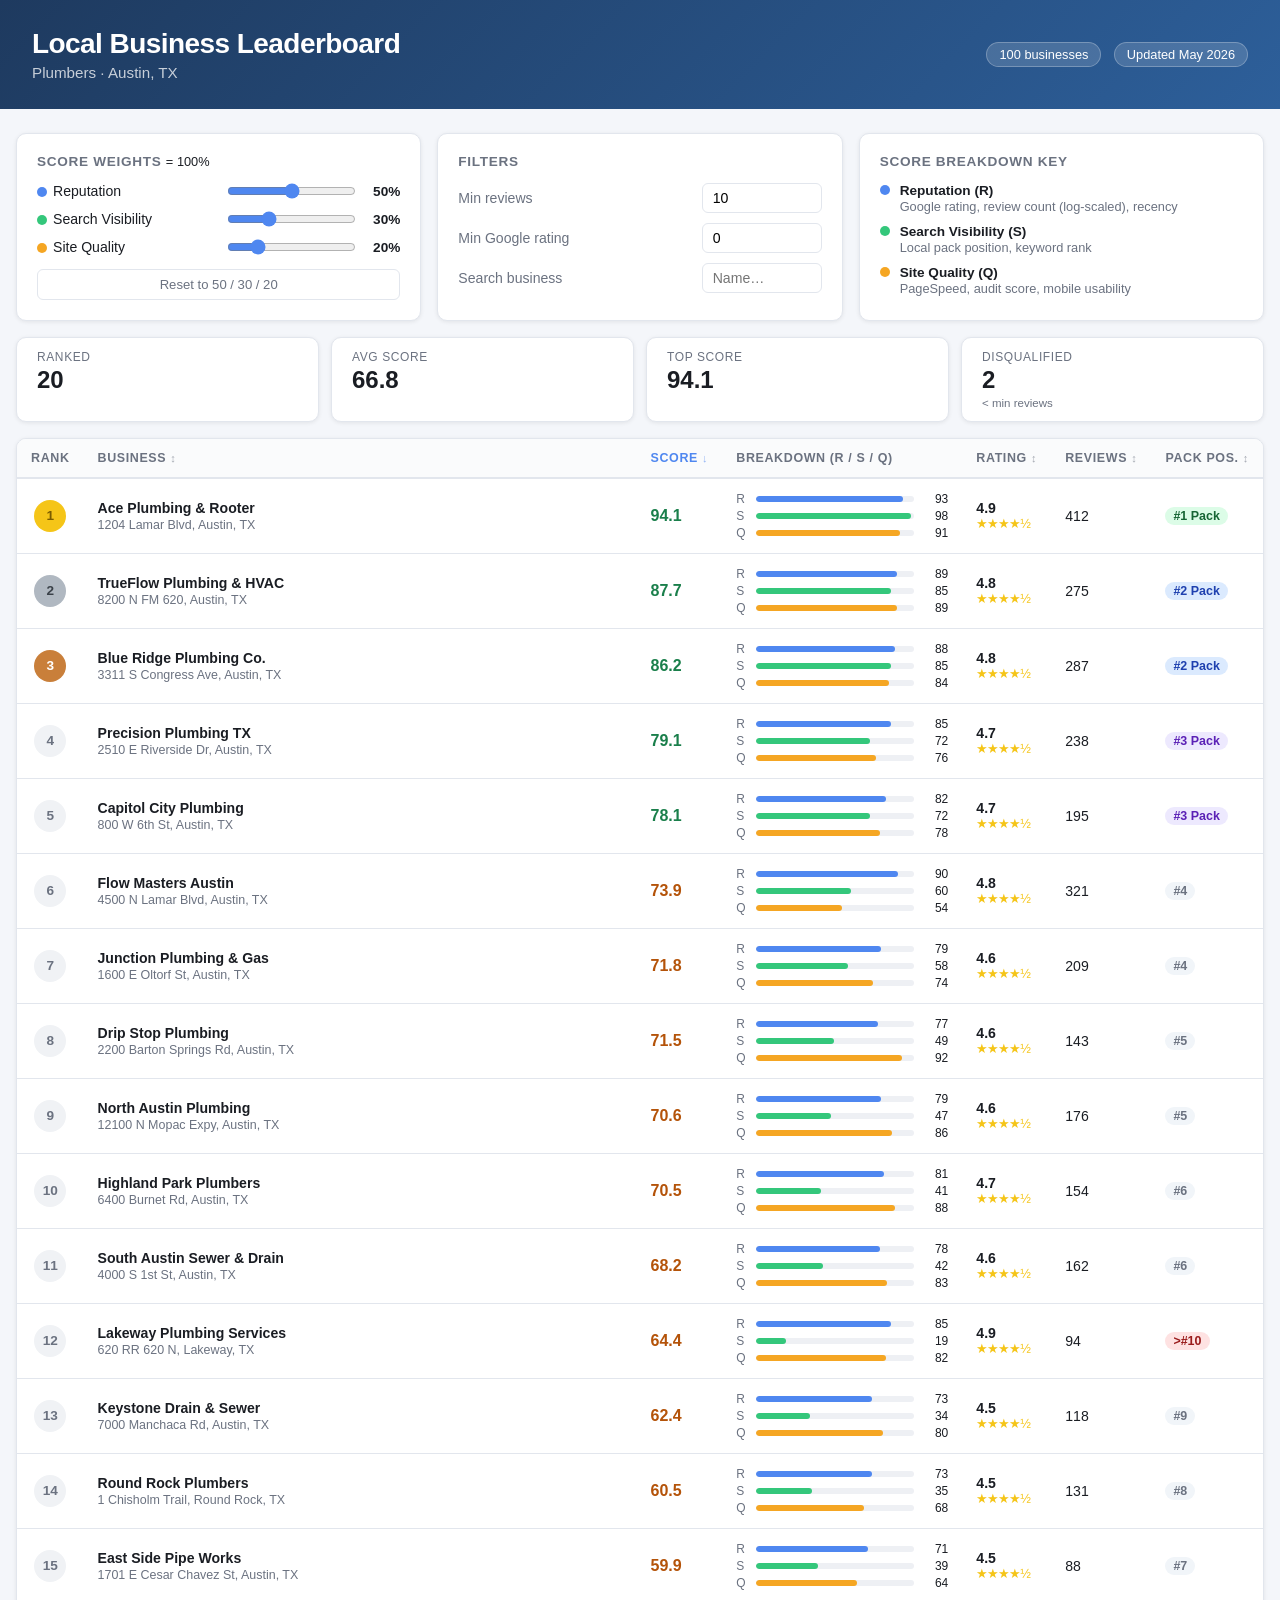
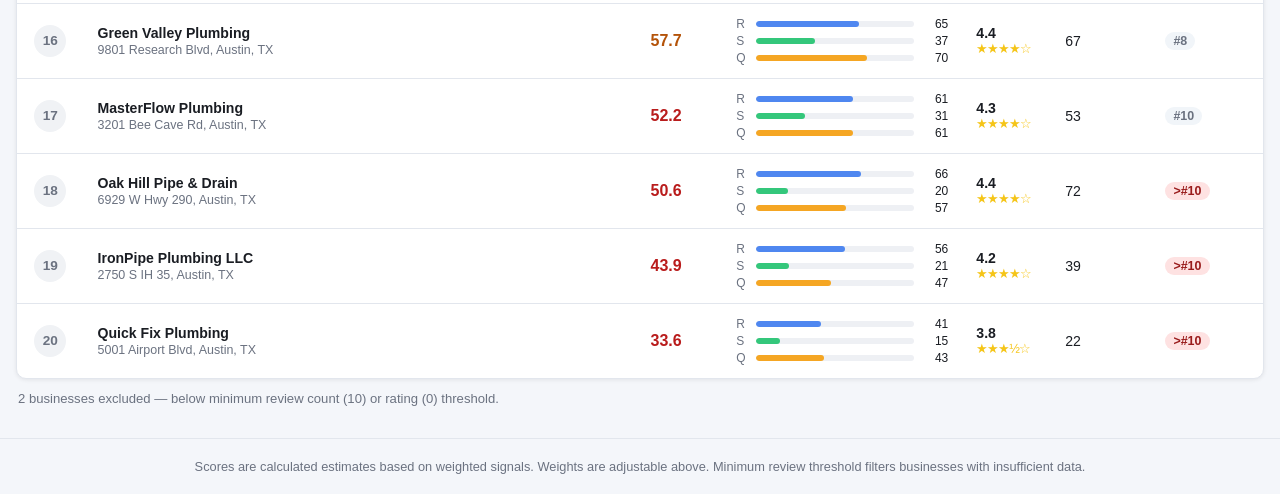
==== index.html @ bf978c5f "Add local business leaderboard site Interactive single-page leaderboard scoring local businesses acr" ====
<!DOCTYPE html>
<html lang="en">
<head>
  <meta charset="UTF-8" />
  <meta name="viewport" content="width=device-width, initial-scale=1.0" />
  <title>Local Business Leaderboard</title>
  <link rel="stylesheet" href="styles.css" />
</head>
<body>
  <header>
    <div class="header-inner">
      <div class="header-title">
        <h1>Local Business Leaderboard</h1>
        <p class="subtitle" id="subtitle">Plumbers · Austin, TX</p>
      </div>
      <div class="header-meta">
        <span class="badge">100 businesses</span>
        <span class="badge">Updated May 2026</span>
      </div>
    </div>
  </header>

  <main>
    <!-- Controls panel -->
    <section class="controls-panel">
      <div class="controls-grid">
        <!-- Weight sliders -->
        <div class="control-group">
          <h3>Score Weights <span class="weight-total" id="weightTotal">= 100%</span></h3>
          <div class="sliders">
            <div class="slider-row">
              <label>
                <span class="dot dot-rep"></span>
                Reputation
              </label>
              <input type="range" id="wRep" min="0" max="100" value="50" step="5" />
              <span class="slider-val" id="wRepVal">50%</span>
            </div>
            <div class="slider-row">
              <label>
                <span class="dot dot-search"></span>
                Search Visibility
              </label>
              <input type="range" id="wSearch" min="0" max="100" value="30" step="5" />
              <span class="slider-val" id="wSearchVal">30%</span>
            </div>
            <div class="slider-row">
              <label>
                <span class="dot dot-site"></span>
                Site Quality
              </label>
              <input type="range" id="wSite" min="0" max="100" value="20" step="5" />
              <span class="slider-val" id="wSiteVal">20%</span>
            </div>
          </div>
          <button class="btn-reset" id="resetWeights">Reset to 50 / 30 / 20</button>
        </div>

        <!-- Filters -->
        <div class="control-group">
          <h3>Filters</h3>
          <div class="filter-rows">
            <div class="filter-row">
              <label for="minReviews">Min reviews</label>
              <input type="number" id="minReviews" value="10" min="0" max="500" />
            </div>
            <div class="filter-row">
              <label for="minRating">Min Google rating</label>
              <input type="number" id="minRating" value="0" min="0" max="5" step="0.1" />
            </div>
            <div class="filter-row">
              <label for="searchBox">Search business</label>
              <input type="text" id="searchBox" placeholder="Name…" />
            </div>
          </div>
        </div>

        <!-- Legend -->
        <div class="control-group legend-group">
          <h3>Score Breakdown Key</h3>
          <div class="legend">
            <div class="legend-item">
              <span class="dot dot-rep"></span>
              <div>
                <strong>Reputation (R)</strong>
                <p>Google rating, review count (log-scaled), recency</p>
              </div>
            </div>
            <div class="legend-item">
              <span class="dot dot-search"></span>
              <div>
                <strong>Search Visibility (S)</strong>
                <p>Local pack position, keyword rank</p>
              </div>
            </div>
            <div class="legend-item">
              <span class="dot dot-site"></span>
              <div>
                <strong>Site Quality (Q)</strong>
                <p>PageSpeed, audit score, mobile usability</p>
              </div>
            </div>
          </div>
        </div>
      </div>
    </section>

    <!-- Stats bar -->
    <section class="stats-bar">
      <div class="stat">
        <span class="stat-label">Ranked</span>
        <span class="stat-value" id="statRanked">—</span>
      </div>
      <div class="stat">
        <span class="stat-label">Avg score</span>
        <span class="stat-value" id="statAvg">—</span>
      </div>
      <div class="stat">
        <span class="stat-label">Top score</span>
        <span class="stat-value" id="statTop">—</span>
      </div>
      <div class="stat">
        <span class="stat-label">Disqualified</span>
        <span class="stat-value" id="statDQ">—</span>
        <span class="stat-hint">&lt; min reviews</span>
      </div>
    </section>

    <!-- Leaderboard table -->
    <section class="table-section">
      <div class="table-wrap">
        <table id="leaderboard">
          <thead>
            <tr>
              <th class="col-rank">Rank</th>
              <th class="col-name sortable" data-col="name">Business <span class="sort-icon">↕</span></th>
              <th class="col-score sortable active-sort" data-col="score">Score <span class="sort-icon">↓</span></th>
              <th class="col-breakdown">Breakdown (R / S / Q)</th>
              <th class="col-rating sortable" data-col="rating">Rating <span class="sort-icon">↕</span></th>
              <th class="col-reviews sortable" data-col="reviewCount">Reviews <span class="sort-icon">↕</span></th>
              <th class="col-pack sortable" data-col="packPos">Pack pos. <span class="sort-icon">↕</span></th>
            </tr>
          </thead>
          <tbody id="tbody"></tbody>
        </table>
      </div>
      <p class="table-note" id="dqNote"></p>
    </section>
  </main>

  <footer>
    <p>Scores are calculated estimates based on weighted signals. Weights are adjustable above. Minimum review threshold filters businesses with insufficient data.</p>
  </footer>

  <script src="data.js"></script>
  <script src="app.js"></script>
</body>
</html>
---- styles.css ----
/* ── Reset & base ─────────────────────────────────────────── */
*, *::before, *::after { box-sizing: border-box; margin: 0; padding: 0; }

:root {
  --rep:    #4f87f0;
  --search: #34c77b;
  --site:   #f5a623;
  --gold:   #f5c518;
  --silver: #b0b8c1;
  --bronze: #c97f3a;
  --bg:     #f4f6fa;
  --surface: #ffffff;
  --border: #e2e6ed;
  --text:   #1a1d23;
  --muted:  #6b7280;
  --accent: #4f87f0;
  --radius: 10px;
  --shadow: 0 1px 4px rgba(0,0,0,.08);
}

body {
  font-family: -apple-system, BlinkMacSystemFont, "Segoe UI", Roboto, sans-serif;
  background: var(--bg);
  color: var(--text);
  min-height: 100vh;
}

/* ── Header ───────────────────────────────────────────────── */
header {
  background: linear-gradient(135deg, #1e3a5f 0%, #2d5f9a 100%);
  color: #fff;
  padding: 28px 32px;
}

.header-inner {
  max-width: 1280px;
  margin: 0 auto;
  display: flex;
  align-items: center;
  justify-content: space-between;
  flex-wrap: wrap;
  gap: 12px;
}

header h1 {
  font-size: 1.75rem;
  font-weight: 700;
  letter-spacing: -0.02em;
}

.subtitle {
  margin-top: 4px;
  font-size: 0.95rem;
  opacity: 0.75;
}

.badge {
  display: inline-block;
  background: rgba(255,255,255,0.15);
  border: 1px solid rgba(255,255,255,0.25);
  border-radius: 20px;
  padding: 4px 12px;
  font-size: 0.8rem;
  margin-left: 8px;
}

/* ── Controls panel ───────────────────────────────────────── */
.controls-panel {
  max-width: 1280px;
  margin: 24px auto 0;
  padding: 0 16px;
}

.controls-grid {
  display: grid;
  grid-template-columns: repeat(auto-fit, minmax(260px, 1fr));
  gap: 16px;
}

.control-group {
  background: var(--surface);
  border: 1px solid var(--border);
  border-radius: var(--radius);
  padding: 20px;
  box-shadow: var(--shadow);
}

.control-group h3 {
  font-size: 0.85rem;
  font-weight: 600;
  text-transform: uppercase;
  letter-spacing: 0.05em;
  color: var(--muted);
  margin-bottom: 14px;
}

.weight-total {
  font-weight: 400;
  color: var(--text);
  font-size: 0.8rem;
  text-transform: none;
  letter-spacing: 0;
}

.weight-total.error { color: #e53e3e; }

/* Sliders */
.sliders { display: flex; flex-direction: column; gap: 12px; }

.slider-row {
  display: grid;
  grid-template-columns: 1fr auto auto;
  align-items: center;
  gap: 10px;
}

.slider-row label {
  display: flex;
  align-items: center;
  gap: 6px;
  font-size: 0.88rem;
  white-space: nowrap;
}

.slider-row input[type="range"] {
  width: 100%;
  accent-color: var(--accent);
  cursor: pointer;
}

.slider-val {
  font-size: 0.85rem;
  font-weight: 600;
  min-width: 34px;
  text-align: right;
  color: var(--text);
}

.btn-reset {
  margin-top: 14px;
  width: 100%;
  padding: 7px 12px;
  background: none;
  border: 1px solid var(--border);
  border-radius: 6px;
  font-size: 0.82rem;
  color: var(--muted);
  cursor: pointer;
  transition: border-color .15s, color .15s;
}

.btn-reset:hover {
  border-color: var(--accent);
  color: var(--accent);
}

/* Filters */
.filter-rows { display: flex; flex-direction: column; gap: 10px; }

.filter-row {
  display: flex;
  align-items: center;
  justify-content: space-between;
  gap: 10px;
}

.filter-row label { font-size: 0.88rem; color: var(--muted); }

.filter-row input {
  padding: 6px 10px;
  border: 1px solid var(--border);
  border-radius: 6px;
  font-size: 0.88rem;
  width: 120px;
  outline: none;
  transition: border-color .15s;
}

.filter-row input:focus { border-color: var(--accent); }

/* Legend */
.legend { display: flex; flex-direction: column; gap: 10px; }

.legend-item {
  display: flex;
  align-items: flex-start;
  gap: 10px;
  font-size: 0.85rem;
}

.legend-item strong { display: block; margin-bottom: 1px; }
.legend-item p { color: var(--muted); font-size: 0.8rem; }

/* Dots */
.dot {
  display: inline-block;
  width: 10px;
  height: 10px;
  border-radius: 50%;
  flex-shrink: 0;
  margin-top: 2px;
}
.dot-rep    { background: var(--rep); }
.dot-search { background: var(--search); }
.dot-site   { background: var(--site); }

/* ── Stats bar ────────────────────────────────────────────── */
.stats-bar {
  max-width: 1280px;
  margin: 16px auto 0;
  padding: 0 16px;
  display: flex;
  gap: 12px;
  flex-wrap: wrap;
}

.stat {
  background: var(--surface);
  border: 1px solid var(--border);
  border-radius: var(--radius);
  padding: 12px 20px;
  display: flex;
  flex-direction: column;
  flex: 1;
  min-width: 120px;
  box-shadow: var(--shadow);
}

.stat-label { font-size: 0.75rem; color: var(--muted); text-transform: uppercase; letter-spacing: 0.05em; }
.stat-value { font-size: 1.5rem; font-weight: 700; line-height: 1.2; margin-top: 2px; }
.stat-hint  { font-size: 0.72rem; color: var(--muted); margin-top: 2px; }

/* ── Table ────────────────────────────────────────────────── */
.table-section {
  max-width: 1280px;
  margin: 16px auto 32px;
  padding: 0 16px;
}

.table-wrap {
  background: var(--surface);
  border: 1px solid var(--border);
  border-radius: var(--radius);
  box-shadow: var(--shadow);
  overflow-x: auto;
}

table {
  width: 100%;
  border-collapse: collapse;
  font-size: 0.88rem;
}

thead tr {
  border-bottom: 2px solid var(--border);
}

th {
  padding: 12px 14px;
  text-align: left;
  font-size: 0.78rem;
  font-weight: 600;
  text-transform: uppercase;
  letter-spacing: 0.05em;
  color: var(--muted);
  white-space: nowrap;
  background: #fafbfc;
}

th.sortable { cursor: pointer; user-select: none; }
th.sortable:hover { color: var(--accent); }
th.active-sort { color: var(--accent); }

.sort-icon { font-size: 0.7rem; opacity: 0.6; }

tbody tr {
  border-bottom: 1px solid var(--border);
  transition: background .1s;
}

tbody tr:last-child { border-bottom: none; }
tbody tr:hover { background: #f8f9ff; }

td {
  padding: 13px 14px;
  vertical-align: middle;
}

/* Rank column */
.col-rank { width: 56px; text-align: center; }
.col-score { width: 80px; }
.col-breakdown { width: 240px; }
.col-rating { width: 80px; }
.col-reviews { width: 90px; }
.col-pack { width: 90px; }

.rank-badge {
  display: inline-flex;
  align-items: center;
  justify-content: center;
  width: 32px;
  height: 32px;
  border-radius: 50%;
  font-weight: 700;
  font-size: 0.85rem;
}

.rank-1 { background: var(--gold); color: #7a5c00; }
.rank-2 { background: var(--silver); color: #3a4148; }
.rank-3 { background: var(--bronze); color: #fff; }
.rank-other { background: #f0f2f5; color: var(--muted); }

.biz-name { font-weight: 600; }
.biz-address { font-size: 0.78rem; color: var(--muted); margin-top: 2px; }

/* Score pill */
.score-pill {
  display: inline-block;
  font-weight: 700;
  font-size: 1rem;
  padding: 3px 0;
  min-width: 40px;
}

.score-high   { color: #1a7f4b; }
.score-medium { color: #b45309; }
.score-low    { color: #b91c1c; }

/* Breakdown bars */
.breakdown-bars { display: flex; flex-direction: column; gap: 3px; }

.bar-row {
  display: flex;
  align-items: center;
  gap: 6px;
  font-size: 0.75rem;
}

.bar-track {
  flex: 1;
  height: 6px;
  background: #eef0f4;
  border-radius: 3px;
  overflow: hidden;
}

.bar-fill {
  height: 100%;
  border-radius: 3px;
  transition: width .4s ease;
}

.bar-fill-rep    { background: var(--rep); }
.bar-fill-search { background: var(--search); }
.bar-fill-site   { background: var(--site); }

.bar-label { color: var(--muted); min-width: 14px; }
.bar-num   { color: var(--text); min-width: 28px; text-align: right; font-weight: 500; }

/* Rating */
.stars { color: var(--gold); font-size: 0.8rem; letter-spacing: -1px; }
.rating-val { font-weight: 600; }

/* Pack pos */
.pack-chip {
  display: inline-block;
  padding: 2px 8px;
  border-radius: 12px;
  font-size: 0.78rem;
  font-weight: 600;
}

.pack-1 { background: #dcfce7; color: #166534; }
.pack-2 { background: #dbeafe; color: #1e40af; }
.pack-3 { background: #ede9fe; color: #5b21b6; }
.pack-low { background: #f1f5f9; color: var(--muted); }
.pack-none { background: #fee2e2; color: #991b1b; }

/* Table note / DQ */
.table-note {
  margin-top: 12px;
  font-size: 0.82rem;
  color: var(--muted);
  padding: 0 2px;
}

/* ── Footer ───────────────────────────────────────────────── */
footer {
  border-top: 1px solid var(--border);
  padding: 20px 32px;
  font-size: 0.8rem;
  color: var(--muted);
  text-align: center;
  max-width: 1280px;
  margin: 0 auto;
}

/* ── Responsive ───────────────────────────────────────────── */
@media (max-width: 700px) {
  header { padding: 20px 16px; }
  header h1 { font-size: 1.3rem; }
  .col-pack, .col-reviews { display: none; }
}
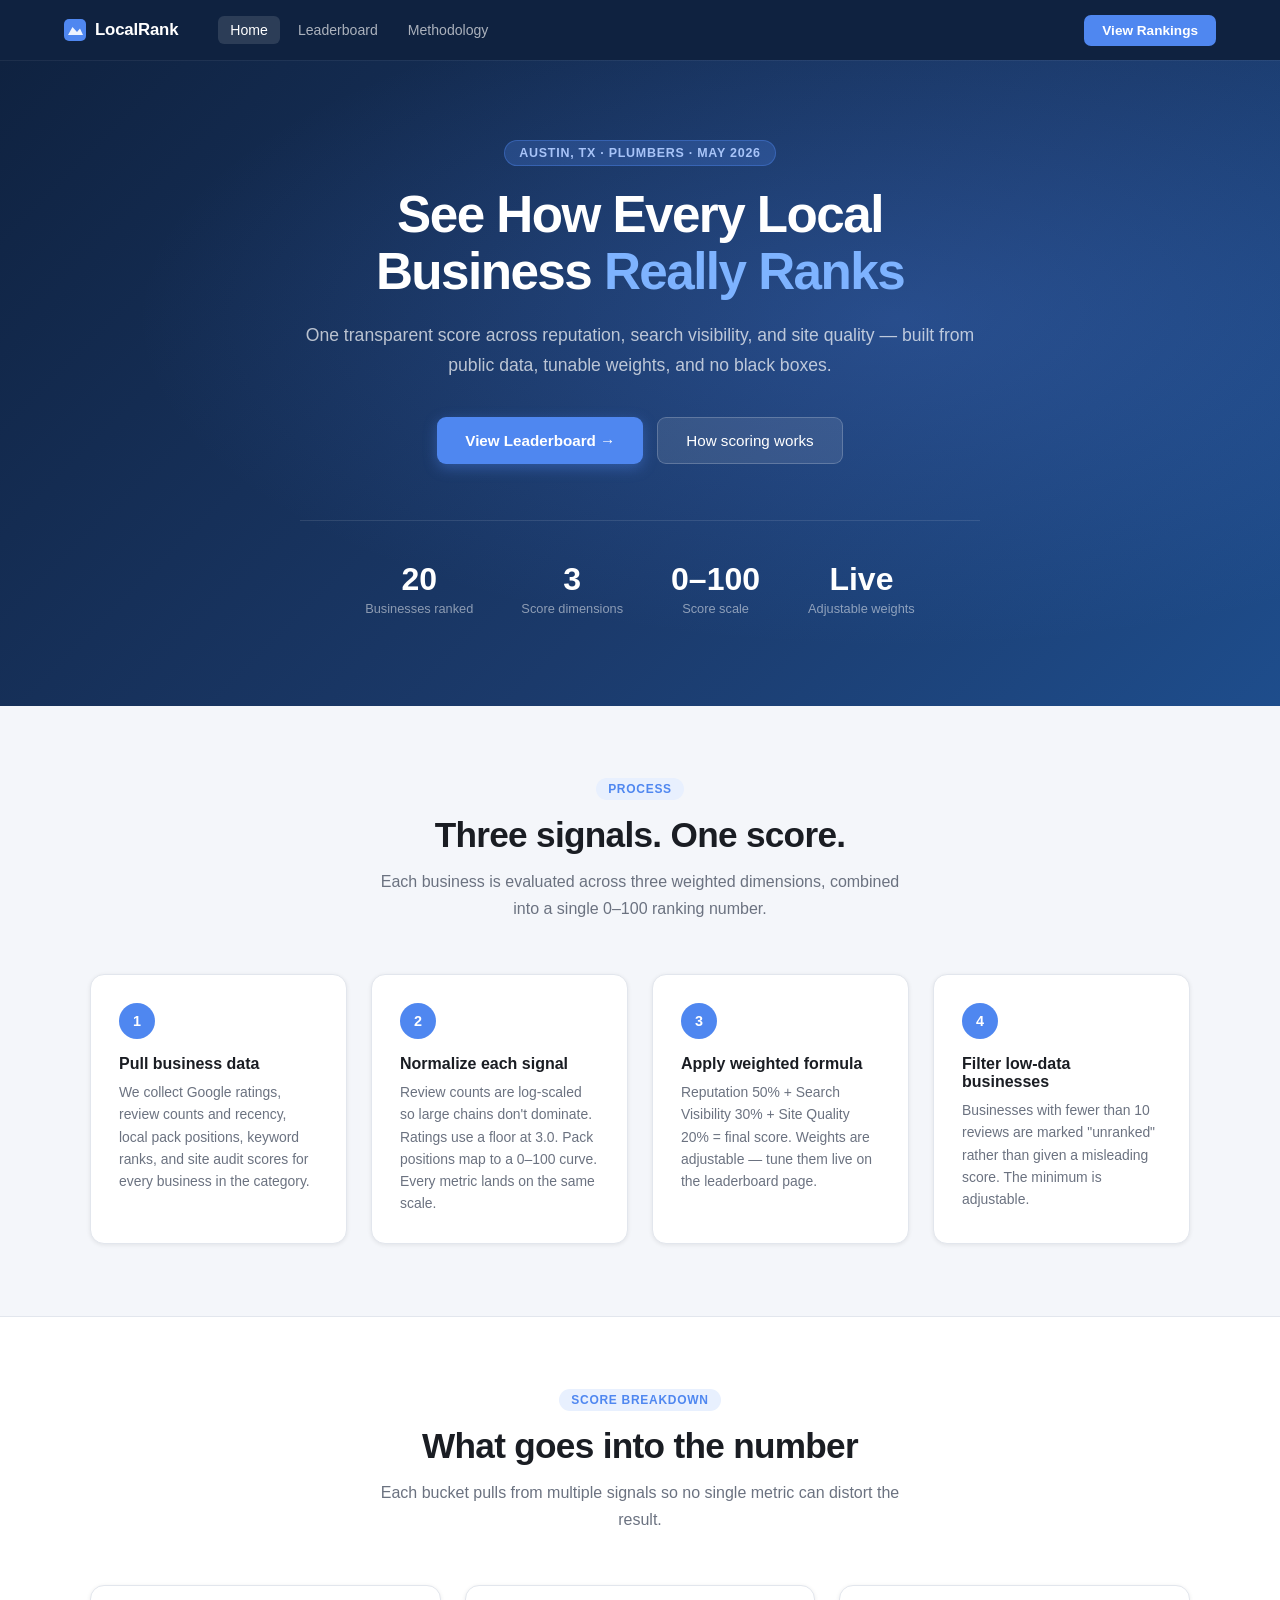
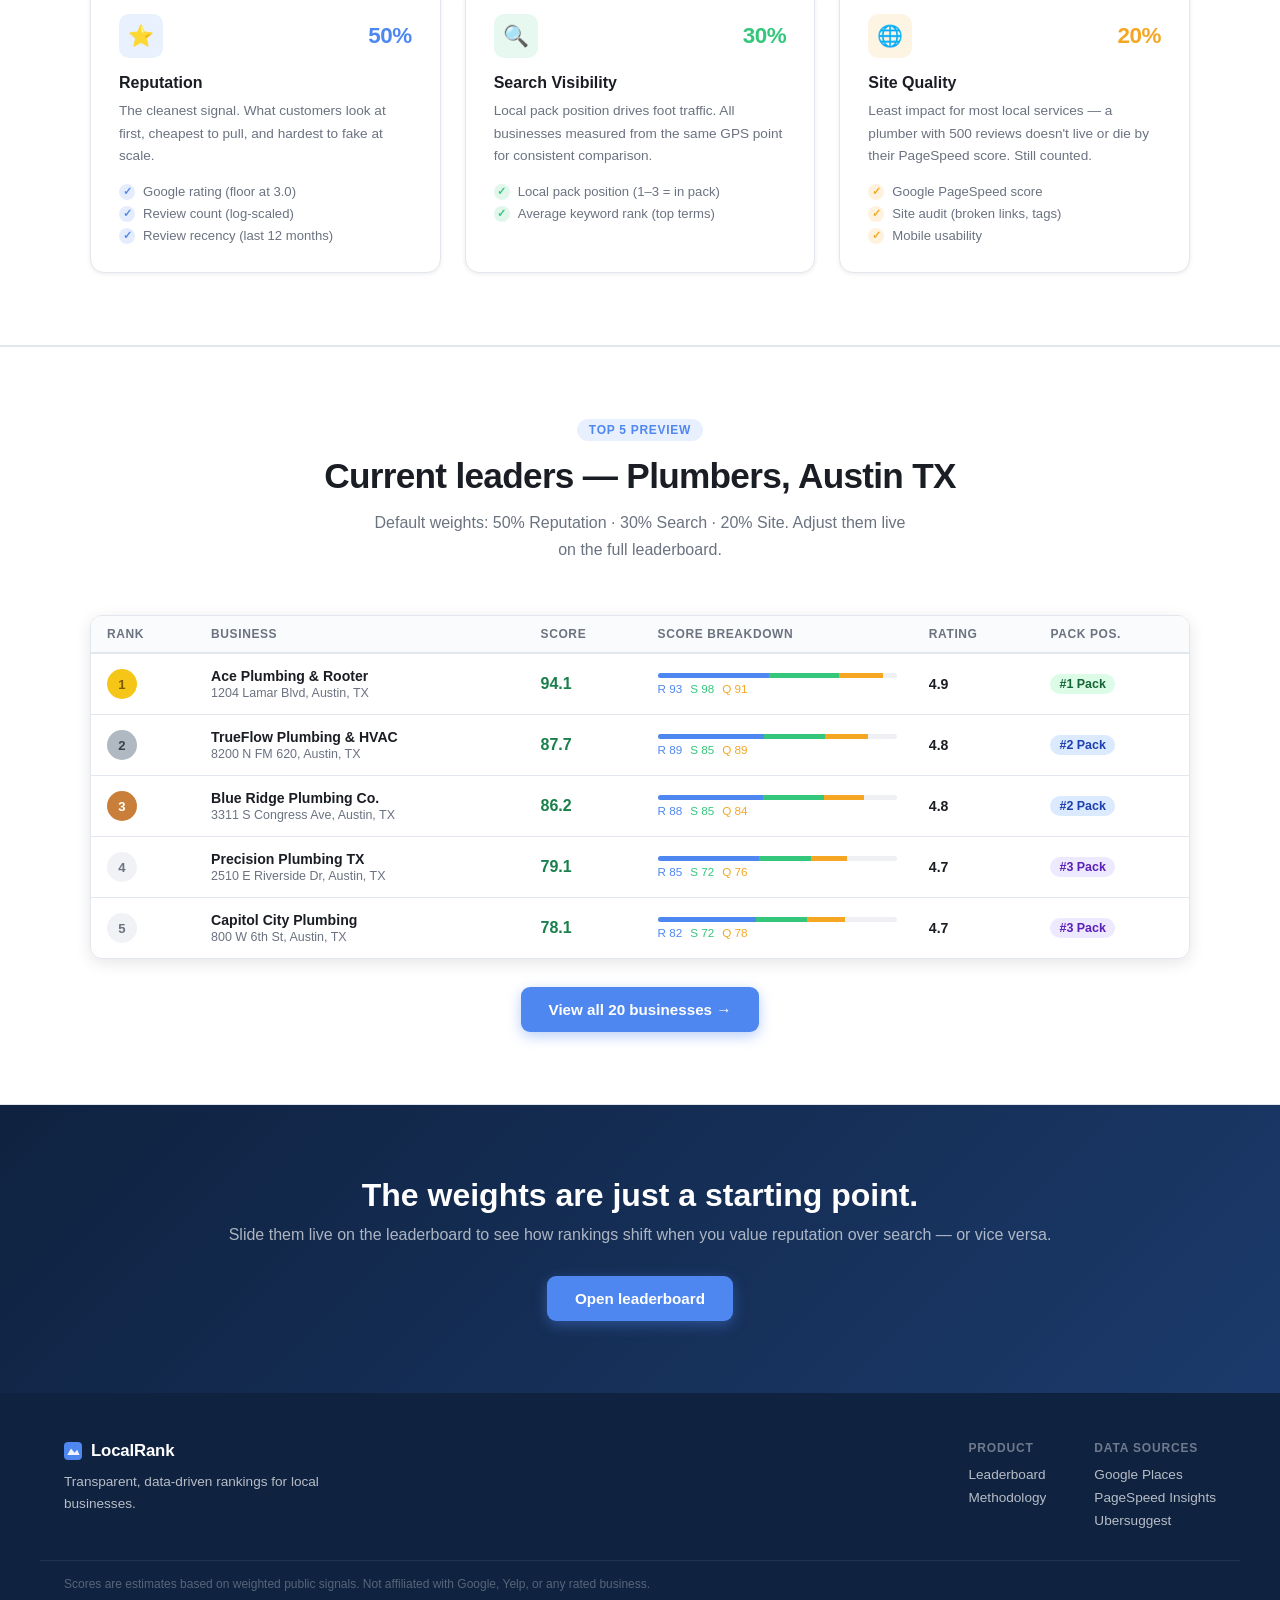
==== commit 39543915: "Expand to full multi-page website Adds landing page, dedicated leaderboard page, and methodology pag" ====
--- a/index.html
+++ b/index.html
@@ -3,156 +3,214 @@
 <head>
   <meta charset="UTF-8" />
   <meta name="viewport" content="width=device-width, initial-scale=1.0" />
-  <title>Local Business Leaderboard</title>
+  <title>LocalRank — Local Business Leaderboard</title>
   <link rel="stylesheet" href="styles.css" />
 </head>
 <body>
-  <header>
-    <div class="header-inner">
-      <div class="header-title">
-        <h1>Local Business Leaderboard</h1>
-        <p class="subtitle" id="subtitle">Plumbers · Austin, TX</p>
-      </div>
-      <div class="header-meta">
-        <span class="badge">100 businesses</span>
-        <span class="badge">Updated May 2026</span>
-      </div>
-    </div>
-  </header>
-
-  <main>
-    <!-- Controls panel -->
-    <section class="controls-panel">
-      <div class="controls-grid">
-        <!-- Weight sliders -->
-        <div class="control-group">
-          <h3>Score Weights <span class="weight-total" id="weightTotal">= 100%</span></h3>
-          <div class="sliders">
-            <div class="slider-row">
-              <label>
-                <span class="dot dot-rep"></span>
-                Reputation
-              </label>
-              <input type="range" id="wRep" min="0" max="100" value="50" step="5" />
-              <span class="slider-val" id="wRepVal">50%</span>
-            </div>
-            <div class="slider-row">
-              <label>
-                <span class="dot dot-search"></span>
-                Search Visibility
-              </label>
-              <input type="range" id="wSearch" min="0" max="100" value="30" step="5" />
-              <span class="slider-val" id="wSearchVal">30%</span>
-            </div>
-            <div class="slider-row">
-              <label>
-                <span class="dot dot-site"></span>
-                Site Quality
-              </label>
-              <input type="range" id="wSite" min="0" max="100" value="20" step="5" />
-              <span class="slider-val" id="wSiteVal">20%</span>
-            </div>
-          </div>
-          <button class="btn-reset" id="resetWeights">Reset to 50 / 30 / 20</button>
-        </div>
-
-        <!-- Filters -->
-        <div class="control-group">
-          <h3>Filters</h3>
-          <div class="filter-rows">
-            <div class="filter-row">
-              <label for="minReviews">Min reviews</label>
-              <input type="number" id="minReviews" value="10" min="0" max="500" />
-            </div>
-            <div class="filter-row">
-              <label for="minRating">Min Google rating</label>
-              <input type="number" id="minRating" value="0" min="0" max="5" step="0.1" />
-            </div>
-            <div class="filter-row">
-              <label for="searchBox">Search business</label>
-              <input type="text" id="searchBox" placeholder="Name…" />
-            </div>
-          </div>
-        </div>
-
-        <!-- Legend -->
-        <div class="control-group legend-group">
-          <h3>Score Breakdown Key</h3>
-          <div class="legend">
-            <div class="legend-item">
-              <span class="dot dot-rep"></span>
-              <div>
-                <strong>Reputation (R)</strong>
-                <p>Google rating, review count (log-scaled), recency</p>
-              </div>
-            </div>
-            <div class="legend-item">
-              <span class="dot dot-search"></span>
-              <div>
-                <strong>Search Visibility (S)</strong>
-                <p>Local pack position, keyword rank</p>
-              </div>
-            </div>
-            <div class="legend-item">
-              <span class="dot dot-site"></span>
-              <div>
-                <strong>Site Quality (Q)</strong>
-                <p>PageSpeed, audit score, mobile usability</p>
-              </div>
-            </div>
-          </div>
-        </div>
-      </div>
-    </section>
-
-    <!-- Stats bar -->
-    <section class="stats-bar">
-      <div class="stat">
-        <span class="stat-label">Ranked</span>
-        <span class="stat-value" id="statRanked">—</span>
-      </div>
-      <div class="stat">
-        <span class="stat-label">Avg score</span>
-        <span class="stat-value" id="statAvg">—</span>
-      </div>
-      <div class="stat">
-        <span class="stat-label">Top score</span>
-        <span class="stat-value" id="statTop">—</span>
-      </div>
-      <div class="stat">
-        <span class="stat-label">Disqualified</span>
-        <span class="stat-value" id="statDQ">—</span>
-        <span class="stat-hint">&lt; min reviews</span>
-      </div>
-    </section>
-
-    <!-- Leaderboard table -->
-    <section class="table-section">
-      <div class="table-wrap">
-        <table id="leaderboard">
+
+  <!-- Hero -->
+  <section class="hero">
+    <div class="hero-inner">
+      <div class="hero-eyebrow">Austin, TX · Plumbers · May 2026</div>
+      <h1>See How Every Local Business <span>Really Ranks</span></h1>
+      <p>One transparent score across reputation, search visibility, and site quality — built from public data, tunable weights, and no black boxes.</p>
+      <div class="hero-actions">
+        <a href="leaderboard.html" class="btn-primary">
+          View Leaderboard &rarr;
+        </a>
+        <a href="methodology.html" class="btn-secondary">
+          How scoring works
+        </a>
+      </div>
+      <div class="hero-stats">
+        <div>
+          <div class="hero-stat-val">20</div>
+          <div class="hero-stat-label">Businesses ranked</div>
+        </div>
+        <div>
+          <div class="hero-stat-val">3</div>
+          <div class="hero-stat-label">Score dimensions</div>
+        </div>
+        <div>
+          <div class="hero-stat-val">0–100</div>
+          <div class="hero-stat-label">Score scale</div>
+        </div>
+        <div>
+          <div class="hero-stat-val">Live</div>
+          <div class="hero-stat-label">Adjustable weights</div>
+        </div>
+      </div>
+    </div>
+  </section>
+
+  <!-- How it works -->
+  <section class="section" style="background: var(--bg);">
+    <div class="section-inner">
+      <div class="section-header">
+        <div class="eyebrow">Process</div>
+        <h2>Three signals. One score.</h2>
+        <p>Each business is evaluated across three weighted dimensions, combined into a single 0–100 ranking number.</p>
+      </div>
+      <div class="steps">
+        <div class="step-card">
+          <div class="step-number">1</div>
+          <h3>Pull business data</h3>
+          <p>We collect Google ratings, review counts and recency, local pack positions, keyword ranks, and site audit scores for every business in the category.</p>
+        </div>
+        <div class="step-card">
+          <div class="step-number">2</div>
+          <h3>Normalize each signal</h3>
+          <p>Review counts are log-scaled so large chains don't dominate. Ratings use a floor at 3.0. Pack positions map to a 0–100 curve. Every metric lands on the same scale.</p>
+        </div>
+        <div class="step-card">
+          <div class="step-number">3</div>
+          <h3>Apply weighted formula</h3>
+          <p>Reputation 50% + Search Visibility 30% + Site Quality 20% = final score. Weights are adjustable — tune them live on the leaderboard page.</p>
+        </div>
+        <div class="step-card">
+          <div class="step-number">4</div>
+          <h3>Filter low-data businesses</h3>
+          <p>Businesses with fewer than 10 reviews are marked "unranked" rather than given a misleading score. The minimum is adjustable.</p>
+        </div>
+      </div>
+    </div>
+  </section>
+
+  <!-- Score buckets -->
+  <section class="section" style="background: var(--surface); border-top: 1px solid var(--border); border-bottom: 1px solid var(--border);">
+    <div class="section-inner">
+      <div class="section-header">
+        <div class="eyebrow">Score breakdown</div>
+        <h2>What goes into the number</h2>
+        <p>Each bucket pulls from multiple signals so no single metric can distort the result.</p>
+      </div>
+      <div class="buckets">
+        <div class="bucket-card bucket-rep">
+          <div class="bucket-header">
+            <div class="bucket-icon bucket-icon-rep">⭐</div>
+            <div class="bucket-weight">50%</div>
+          </div>
+          <h3>Reputation</h3>
+          <p>The cleanest signal. What customers look at first, cheapest to pull, and hardest to fake at scale.</p>
+          <div class="bucket-signals">
+            <div class="bucket-signal">Google rating (floor at 3.0)</div>
+            <div class="bucket-signal">Review count (log-scaled)</div>
+            <div class="bucket-signal">Review recency (last 12 months)</div>
+          </div>
+        </div>
+        <div class="bucket-card bucket-search">
+          <div class="bucket-header">
+            <div class="bucket-icon bucket-icon-search">🔍</div>
+            <div class="bucket-weight">30%</div>
+          </div>
+          <h3>Search Visibility</h3>
+          <p>Local pack position drives foot traffic. All businesses measured from the same GPS point for consistent comparison.</p>
+          <div class="bucket-signals">
+            <div class="bucket-signal">Local pack position (1–3 = in pack)</div>
+            <div class="bucket-signal">Average keyword rank (top terms)</div>
+          </div>
+        </div>
+        <div class="bucket-card bucket-site">
+          <div class="bucket-header">
+            <div class="bucket-icon bucket-icon-site">🌐</div>
+            <div class="bucket-weight">20%</div>
+          </div>
+          <h3>Site Quality</h3>
+          <p>Least impact for most local services — a plumber with 500 reviews doesn't live or die by their PageSpeed score. Still counted.</p>
+          <div class="bucket-signals">
+            <div class="bucket-signal">Google PageSpeed score</div>
+            <div class="bucket-signal">Site audit (broken links, tags)</div>
+            <div class="bucket-signal">Mobile usability</div>
+          </div>
+        </div>
+      </div>
+    </div>
+  </section>
+
+  <!-- Preview leaderboard -->
+  <section class="section preview-section">
+    <div class="section-inner">
+      <div class="section-header">
+        <div class="eyebrow">Top 5 preview</div>
+        <h2>Current leaders — Plumbers, Austin TX</h2>
+        <p>Default weights: 50% Reputation · 30% Search · 20% Site. Adjust them live on the full leaderboard.</p>
+      </div>
+      <div class="preview-table-wrap">
+        <table id="previewTable">
           <thead>
             <tr>
-              <th class="col-rank">Rank</th>
-              <th class="col-name sortable" data-col="name">Business <span class="sort-icon">↕</span></th>
-              <th class="col-score sortable active-sort" data-col="score">Score <span class="sort-icon">↓</span></th>
-              <th class="col-breakdown">Breakdown (R / S / Q)</th>
-              <th class="col-rating sortable" data-col="rating">Rating <span class="sort-icon">↕</span></th>
-              <th class="col-reviews sortable" data-col="reviewCount">Reviews <span class="sort-icon">↕</span></th>
-              <th class="col-pack sortable" data-col="packPos">Pack pos. <span class="sort-icon">↕</span></th>
+              <th>Rank</th>
+              <th>Business</th>
+              <th>Score</th>
+              <th>Score breakdown</th>
+              <th>Rating</th>
+              <th>Pack pos.</th>
             </tr>
           </thead>
-          <tbody id="tbody"></tbody>
+          <tbody id="previewBody"></tbody>
         </table>
       </div>
-      <p class="table-note" id="dqNote"></p>
-    </section>
-  </main>
-
-  <footer>
-    <p>Scores are calculated estimates based on weighted signals. Weights are adjustable above. Minimum review threshold filters businesses with insufficient data.</p>
-  </footer>
+      <div class="preview-cta">
+        <a href="leaderboard.html" class="btn-primary" style="display:inline-flex;">
+          View all 20 businesses &rarr;
+        </a>
+      </div>
+    </div>
+  </section>
+
+  <!-- CTA -->
+  <section class="cta-banner">
+    <h2>The weights are just a starting point.</h2>
+    <p>Slide them live on the leaderboard to see how rankings shift when you value reputation over search — or vice versa.</p>
+    <a href="leaderboard.html" class="btn-primary" style="display:inline-flex;">Open leaderboard</a>
+  </section>
 
   <script src="data.js"></script>
-  <script src="app.js"></script>
+  <script src="scoring.js"></script>
+  <script src="nav.js"></script>
+  <script>
+    // Populate top-5 preview
+    const top5 = scoreAll(RAW_BUSINESSES, 50, 30, 20)
+      .filter(b => b.reviewCount >= 10)
+      .sort((a,b) => b.score - a.score)
+      .slice(0, 5);
+
+    const tbody = document.getElementById('previewBody');
+    top5.forEach((b, i) => {
+      const rank = i + 1;
+      const repPct    = b.repScore.toFixed(0);
+      const searchPct = b.searchScore.toFixed(0);
+      const sitePct   = b.siteScore.toFixed(0);
+      const tr = document.createElement('tr');
+      tr.innerHTML = `
+        <td><span class="rank-badge rank-${rank <= 3 ? rank : 'other'}">${rank}</span></td>
+        <td>
+          <div class="biz-name">${esc(b.name)}</div>
+          <div class="biz-address">${esc(b.address)}</div>
+        </td>
+        <td><span class="score-pill score-high">${b.score.toFixed(1)}</span></td>
+        <td style="min-width:180px">
+          <div class="bar-mini">
+            <div class="bar-mini-seg" style="width:${repPct * .5}%; background:var(--rep)"></div>
+            <div class="bar-mini-seg" style="width:${searchPct * .3}%; background:var(--search)"></div>
+            <div class="bar-mini-seg" style="width:${sitePct * .2}%; background:var(--site)"></div>
+          </div>
+          <div style="display:flex;gap:8px;margin-top:4px;font-size:0.73rem;color:var(--muted)">
+            <span style="color:var(--rep)">R ${repPct}</span>
+            <span style="color:var(--search)">S ${searchPct}</span>
+            <span style="color:var(--site)">Q ${sitePct}</span>
+          </div>
+        </td>
+        <td><span class="rating-val">${b.googleRating.toFixed(1)}</span></td>
+        <td><span class="pack-chip pack-${b.packPosition <= 3 ? b.packPosition : b.packPosition <= 10 ? 'low' : 'none'}">${packLabel(b.packPosition)}</span></td>
+      `;
+      tbody.appendChild(tr);
+    });
+
+    function esc(s) { return String(s).replace(/&/g,'&amp;').replace(/</g,'&lt;').replace(/>/g,'&gt;'); }
+    function packLabel(p) {
+      return p === 1 ? '#1 Pack' : p === 2 ? '#2 Pack' : p === 3 ? '#3 Pack' : p <= 10 ? '#' + p : '>#10';
+    }
+  </script>
 </body>
 </html>
--- a/styles.css
+++ b/styles.css
@@ -1,80 +1,575 @@
-/* ── Reset & base ─────────────────────────────────────────── */
+/* ── Reset & tokens ──────────────────────────────────────────── */
 *, *::before, *::after { box-sizing: border-box; margin: 0; padding: 0; }
 
 :root {
-  --rep:    #4f87f0;
-  --search: #34c77b;
-  --site:   #f5a623;
-  --gold:   #f5c518;
-  --silver: #b0b8c1;
-  --bronze: #c97f3a;
-  --bg:     #f4f6fa;
+  --rep:     #4f87f0;
+  --search:  #34c77b;
+  --site:    #f5a623;
+  --gold:    #f5c518;
+  --silver:  #b0b8c1;
+  --bronze:  #c97f3a;
+  --navy:    #0f2240;
+  --navy2:   #1b3a6b;
+  --blue:    #4f87f0;
+  --blue-lt: #e8f0fe;
+  --green:   #34c77b;
+  --bg:      #f4f6fa;
   --surface: #ffffff;
-  --border: #e2e6ed;
-  --text:   #1a1d23;
-  --muted:  #6b7280;
-  --accent: #4f87f0;
-  --radius: 10px;
-  --shadow: 0 1px 4px rgba(0,0,0,.08);
-}
+  --border:  #e2e6ed;
+  --text:    #1a1d23;
+  --muted:   #6b7280;
+  --radius:  10px;
+  --shadow:  0 1px 4px rgba(0,0,0,.08);
+  --shadow-md: 0 4px 16px rgba(0,0,0,.10);
+}
+
+html { scroll-behavior: smooth; }
 
 body {
   font-family: -apple-system, BlinkMacSystemFont, "Segoe UI", Roboto, sans-serif;
   background: var(--bg);
   color: var(--text);
   min-height: 100vh;
-}
-
-/* ── Header ───────────────────────────────────────────────── */
-header {
-  background: linear-gradient(135deg, #1e3a5f 0%, #2d5f9a 100%);
-  color: #fff;
-  padding: 28px 32px;
-}
-
-.header-inner {
-  max-width: 1280px;
+  display: flex;
+  flex-direction: column;
+}
+
+a { color: inherit; text-decoration: none; }
+
+/* ── Site Nav ────────────────────────────────────────────────── */
+.site-nav {
+  position: sticky;
+  top: 0;
+  z-index: 100;
+  background: var(--navy);
+  box-shadow: 0 1px 0 rgba(255,255,255,.06);
+}
+
+.nav-inner {
+  max-width: 1200px;
   margin: 0 auto;
+  padding: 0 24px;
+  height: 60px;
   display: flex;
   align-items: center;
+  gap: 32px;
+}
+
+.nav-logo {
+  display: flex;
+  align-items: center;
+  gap: 9px;
+  font-weight: 700;
+  font-size: 1.05rem;
+  color: #fff;
+  letter-spacing: -0.01em;
+  flex-shrink: 0;
+}
+
+.nav-links {
+  display: flex;
+  gap: 6px;
+  margin-left: 8px;
+}
+
+.nav-links a {
+  padding: 6px 12px;
+  border-radius: 6px;
+  font-size: 0.88rem;
+  color: rgba(255,255,255,.65);
+  transition: color .15s, background .15s;
+}
+
+.nav-links a:hover   { color: #fff; background: rgba(255,255,255,.08); }
+.nav-links a.active  { color: #fff; background: rgba(255,255,255,.12); }
+
+.nav-cta {
+  margin-left: auto;
+  padding: 8px 18px;
+  background: var(--blue);
+  color: #fff;
+  border-radius: 7px;
+  font-size: 0.85rem;
+  font-weight: 600;
+  transition: opacity .15s;
+  flex-shrink: 0;
+}
+
+.nav-cta:hover { opacity: .88; }
+
+.nav-burger {
+  display: none;
+  background: none;
+  border: none;
+  color: #fff;
+  font-size: 1.3rem;
+  cursor: pointer;
+  margin-left: auto;
+}
+
+.nav-mobile {
+  display: none;
+  flex-direction: column;
+  background: var(--navy2);
+  padding: 8px 16px 16px;
+}
+
+.nav-mobile a {
+  padding: 10px 12px;
+  color: rgba(255,255,255,.8);
+  font-size: 0.95rem;
+  border-radius: 6px;
+}
+
+.nav-mobile a.active, .nav-mobile a:hover { background: rgba(255,255,255,.08); color: #fff; }
+.nav-mobile.open { display: flex; }
+
+/* ── Footer ──────────────────────────────────────────────────── */
+.site-footer {
+  background: var(--navy);
+  color: rgba(255,255,255,.7);
+  margin-top: auto;
+}
+
+.footer-inner {
+  max-width: 1200px;
+  margin: 0 auto;
+  padding: 48px 24px 32px;
+  display: grid;
+  grid-template-columns: 1fr auto;
+  gap: 48px;
+}
+
+.footer-brand .nav-logo { color: #fff; margin-bottom: 10px; }
+.footer-brand p { font-size: 0.85rem; max-width: 280px; line-height: 1.6; }
+
+.footer-links { display: flex; gap: 48px; }
+
+.footer-col { display: flex; flex-direction: column; gap: 8px; }
+.footer-col h4 { font-size: 0.75rem; text-transform: uppercase; letter-spacing: .07em; color: rgba(255,255,255,.4); margin-bottom: 4px; }
+.footer-col a  { font-size: 0.85rem; transition: color .15s; }
+.footer-col a:hover { color: #fff; }
+
+.footer-bottom {
+  border-top: 1px solid rgba(255,255,255,.08);
+  max-width: 1200px;
+  margin: 0 auto;
+  padding: 16px 24px;
+  font-size: 0.75rem;
+  color: rgba(255,255,255,.3);
+}
+
+/* ── Hero ────────────────────────────────────────────────────── */
+.hero {
+  background: linear-gradient(135deg, var(--navy) 0%, var(--navy2) 60%, #1e4d8c 100%);
+  color: #fff;
+  padding: 80px 24px 90px;
+  text-align: center;
+  position: relative;
+  overflow: hidden;
+}
+
+.hero::before {
+  content: '';
+  position: absolute;
+  inset: 0;
+  background: radial-gradient(ellipse at 70% 40%, rgba(79,135,240,.25) 0%, transparent 60%);
+  pointer-events: none;
+}
+
+.hero-inner { max-width: 680px; margin: 0 auto; position: relative; }
+
+.hero-eyebrow {
+  display: inline-block;
+  background: rgba(79,135,240,.25);
+  border: 1px solid rgba(79,135,240,.4);
+  color: #a8c4f8;
+  padding: 5px 14px;
+  border-radius: 20px;
+  font-size: 0.78rem;
+  font-weight: 600;
+  letter-spacing: .06em;
+  text-transform: uppercase;
+  margin-bottom: 20px;
+}
+
+.hero h1 {
+  font-size: clamp(2rem, 5vw, 3.2rem);
+  font-weight: 800;
+  line-height: 1.12;
+  letter-spacing: -0.03em;
+  margin-bottom: 20px;
+}
+
+.hero h1 span { color: #7eb3ff; }
+
+.hero p {
+  font-size: 1.1rem;
+  color: rgba(255,255,255,.7);
+  line-height: 1.7;
+  margin-bottom: 36px;
+}
+
+.hero-actions { display: flex; justify-content: center; gap: 14px; flex-wrap: wrap; }
+
+.btn-primary {
+  display: inline-flex;
+  align-items: center;
+  gap: 8px;
+  padding: 14px 28px;
+  background: var(--blue);
+  color: #fff;
+  border-radius: 9px;
+  font-size: 0.95rem;
+  font-weight: 600;
+  transition: opacity .15s, transform .15s;
+  box-shadow: 0 4px 14px rgba(79,135,240,.4);
+}
+
+.btn-primary:hover { opacity: .9; transform: translateY(-1px); }
+
+.btn-secondary {
+  display: inline-flex;
+  align-items: center;
+  gap: 8px;
+  padding: 14px 28px;
+  background: rgba(255,255,255,.1);
+  border: 1px solid rgba(255,255,255,.2);
+  color: #fff;
+  border-radius: 9px;
+  font-size: 0.95rem;
+  font-weight: 500;
+  transition: background .15s;
+}
+
+.btn-secondary:hover { background: rgba(255,255,255,.18); }
+
+/* ── Hero stats ──────────────────────────────────────────────── */
+.hero-stats {
+  display: flex;
+  justify-content: center;
+  gap: 48px;
+  margin-top: 56px;
+  padding-top: 40px;
+  border-top: 1px solid rgba(255,255,255,.1);
+  flex-wrap: wrap;
+}
+
+.hero-stat-val  { font-size: 2rem; font-weight: 800; color: #fff; }
+.hero-stat-label { font-size: 0.8rem; color: rgba(255,255,255,.5); margin-top: 3px; }
+
+/* ── Section shell ───────────────────────────────────────────── */
+.section { padding: 72px 24px; }
+.section-inner { max-width: 1100px; margin: 0 auto; }
+
+.section-header { text-align: center; margin-bottom: 52px; }
+.section-header .eyebrow {
+  display: inline-block;
+  background: var(--blue-lt);
+  color: var(--blue);
+  padding: 4px 12px;
+  border-radius: 20px;
+  font-size: 0.75rem;
+  font-weight: 700;
+  letter-spacing: .06em;
+  text-transform: uppercase;
+  margin-bottom: 14px;
+}
+
+.section-header h2 {
+  font-size: clamp(1.5rem, 3.5vw, 2.2rem);
+  font-weight: 800;
+  letter-spacing: -0.02em;
+  line-height: 1.2;
+  margin-bottom: 12px;
+}
+
+.section-header p {
+  font-size: 1rem;
+  color: var(--muted);
+  max-width: 540px;
+  margin: 0 auto;
+  line-height: 1.7;
+}
+
+/* ── How it works ────────────────────────────────────────────── */
+.steps { display: grid; grid-template-columns: repeat(auto-fit, minmax(220px, 1fr)); gap: 24px; }
+
+.step-card {
+  background: var(--surface);
+  border: 1px solid var(--border);
+  border-radius: 14px;
+  padding: 28px;
+  box-shadow: var(--shadow);
+  position: relative;
+}
+
+.step-number {
+  width: 36px;
+  height: 36px;
+  border-radius: 50%;
+  background: var(--blue);
+  color: #fff;
+  font-weight: 800;
+  font-size: 0.9rem;
+  display: flex;
+  align-items: center;
+  justify-content: center;
+  margin-bottom: 16px;
+}
+
+.step-card h3 { font-size: 1rem; font-weight: 700; margin-bottom: 8px; }
+.step-card p  { font-size: 0.87rem; color: var(--muted); line-height: 1.6; }
+
+/* ── Score buckets ───────────────────────────────────────────── */
+.buckets { display: grid; grid-template-columns: repeat(auto-fit, minmax(280px, 1fr)); gap: 24px; }
+
+.bucket-card {
+  background: var(--surface);
+  border: 1px solid var(--border);
+  border-radius: 14px;
+  padding: 28px;
+  box-shadow: var(--shadow);
+}
+
+.bucket-header {
+  display: flex;
+  align-items: center;
   justify-content: space-between;
-  flex-wrap: wrap;
-  gap: 12px;
-}
-
-header h1 {
-  font-size: 1.75rem;
+  margin-bottom: 16px;
+}
+
+.bucket-icon {
+  width: 44px; height: 44px;
+  border-radius: 10px;
+  display: flex; align-items: center; justify-content: center;
+  font-size: 1.3rem;
+}
+
+.bucket-icon-rep    { background: rgba(79,135,240,.12); }
+.bucket-icon-search { background: rgba(52,199,123,.12); }
+.bucket-icon-site   { background: rgba(245,166,35,.12); }
+
+.bucket-weight {
+  font-size: 1.4rem;
+  font-weight: 800;
+  letter-spacing: -0.02em;
+}
+
+.bucket-rep    .bucket-weight { color: var(--rep); }
+.bucket-search .bucket-weight { color: var(--search); }
+.bucket-site   .bucket-weight { color: var(--site); }
+
+.bucket-card h3 { font-size: 1rem; font-weight: 700; margin-bottom: 8px; }
+.bucket-card p  { font-size: 0.85rem; color: var(--muted); line-height: 1.65; margin-bottom: 16px; }
+
+.bucket-signals { display: flex; flex-direction: column; gap: 6px; }
+
+.bucket-signal {
+  display: flex;
+  align-items: center;
+  gap: 8px;
+  font-size: 0.82rem;
+  color: var(--muted);
+}
+
+.bucket-signal::before {
+  content: '✓';
+  font-size: 0.7rem;
   font-weight: 700;
-  letter-spacing: -0.02em;
-}
-
-.subtitle {
-  margin-top: 4px;
-  font-size: 0.95rem;
-  opacity: 0.75;
-}
-
-.badge {
+  width: 16px; height: 16px;
+  border-radius: 50%;
+  display: flex; align-items: center; justify-content: center;
+  flex-shrink: 0;
+}
+
+.bucket-rep    .bucket-signal::before { background: rgba(79,135,240,.15); color: var(--rep); }
+.bucket-search .bucket-signal::before { background: rgba(52,199,123,.15); color: var(--search); }
+.bucket-site   .bucket-signal::before { background: rgba(245,166,35,.15); color: var(--site); }
+
+/* ── Preview table (landing) ─────────────────────────────────── */
+.preview-section { background: var(--surface); border-top: 1px solid var(--border); border-bottom: 1px solid var(--border); }
+
+.preview-table-wrap {
+  overflow-x: auto;
+  border: 1px solid var(--border);
+  border-radius: 12px;
+  box-shadow: var(--shadow-md);
+}
+
+.preview-table-wrap table { width: 100%; border-collapse: collapse; font-size: 0.88rem; }
+.preview-table-wrap thead tr { background: #fafbfc; border-bottom: 2px solid var(--border); }
+
+.preview-table-wrap th {
+  padding: 11px 16px;
+  text-align: left;
+  font-size: 0.75rem;
+  font-weight: 600;
+  text-transform: uppercase;
+  letter-spacing: .05em;
+  color: var(--muted);
+  white-space: nowrap;
+}
+
+.preview-table-wrap td { padding: 14px 16px; border-bottom: 1px solid var(--border); vertical-align: middle; }
+.preview-table-wrap tr:last-child td { border-bottom: none; }
+.preview-table-wrap tbody tr:hover { background: #f8f9ff; }
+
+.preview-cta { text-align: center; margin-top: 28px; }
+
+/* ── CTA banner ──────────────────────────────────────────────── */
+.cta-banner {
+  background: linear-gradient(135deg, var(--navy) 0%, var(--navy2) 100%);
+  color: #fff;
+  text-align: center;
+  padding: 72px 24px;
+}
+
+.cta-banner h2 { font-size: clamp(1.5rem, 3.5vw, 2rem); font-weight: 800; margin-bottom: 12px; }
+.cta-banner p  { color: rgba(255,255,255,.65); margin-bottom: 32px; font-size: 1rem; }
+
+/* ── Shared: rank badge ──────────────────────────────────────── */
+.rank-badge {
+  display: inline-flex;
+  align-items: center;
+  justify-content: center;
+  width: 30px; height: 30px;
+  border-radius: 50%;
+  font-weight: 700;
+  font-size: 0.82rem;
+}
+.rank-1 { background: var(--gold); color: #7a5c00; }
+.rank-2 { background: var(--silver); color: #3a4148; }
+.rank-3 { background: var(--bronze); color: #fff; }
+.rank-other { background: #f0f2f5; color: var(--muted); }
+
+.score-pill { font-weight: 700; font-size: 1rem; }
+.score-high   { color: #1a7f4b; }
+.score-medium { color: #b45309; }
+.score-low    { color: #b91c1c; }
+
+.biz-name    { font-weight: 600; }
+.biz-address { font-size: 0.78rem; color: var(--muted); margin-top: 2px; }
+
+.bar-mini { height: 5px; border-radius: 3px; overflow: hidden; background: #eef0f4; display: flex; }
+.bar-mini-seg { height: 100%; }
+
+/* ── Methodology page ────────────────────────────────────────── */
+.method-hero {
+  background: linear-gradient(135deg, var(--navy) 0%, var(--navy2) 100%);
+  color: #fff;
+  padding: 56px 24px;
+}
+
+.method-hero-inner { max-width: 760px; margin: 0 auto; }
+
+.method-hero .eyebrow {
   display: inline-block;
-  background: rgba(255,255,255,0.15);
-  border: 1px solid rgba(255,255,255,0.25);
+  background: rgba(79,135,240,.25);
+  border: 1px solid rgba(79,135,240,.4);
+  color: #a8c4f8;
+  padding: 4px 12px;
   border-radius: 20px;
-  padding: 4px 12px;
-  font-size: 0.8rem;
-  margin-left: 8px;
-}
-
-/* ── Controls panel ───────────────────────────────────────── */
-.controls-panel {
-  max-width: 1280px;
-  margin: 24px auto 0;
-  padding: 0 16px;
-}
+  font-size: 0.75rem;
+  font-weight: 700;
+  letter-spacing: .06em;
+  text-transform: uppercase;
+  margin-bottom: 14px;
+}
+
+.method-hero h1 { font-size: clamp(1.8rem, 4vw, 2.8rem); font-weight: 800; letter-spacing: -0.02em; margin-bottom: 12px; }
+.method-hero p  { color: rgba(255,255,255,.7); font-size: 1rem; line-height: 1.7; }
+
+.method-content { max-width: 820px; margin: 0 auto; padding: 48px 24px 72px; }
+
+.method-content h2 { font-size: 1.25rem; font-weight: 700; margin: 40px 0 12px; letter-spacing: -0.01em; }
+.method-content h2:first-child { margin-top: 0; }
+.method-content p  { font-size: 0.93rem; color: var(--muted); line-height: 1.75; margin-bottom: 12px; }
+
+.formula-box {
+  background: var(--navy);
+  color: #fff;
+  border-radius: 12px;
+  padding: 24px 28px;
+  font-family: "Fira Code", "Courier New", monospace;
+  font-size: 0.9rem;
+  line-height: 1.8;
+  margin: 20px 0;
+  overflow-x: auto;
+}
+
+.formula-box .c-rep    { color: #7eb3ff; }
+.formula-box .c-search { color: #6ee9a8; }
+.formula-box .c-site   { color: #fcd27a; }
+.formula-box .c-muted  { color: rgba(255,255,255,.35); }
+
+.signal-table { width: 100%; border-collapse: collapse; margin: 20px 0; font-size: 0.87rem; }
+.signal-table th {
+  text-align: left; padding: 9px 14px;
+  background: #fafbfc; border-bottom: 2px solid var(--border);
+  font-size: 0.75rem; text-transform: uppercase; letter-spacing: .05em; color: var(--muted);
+}
+.signal-table td { padding: 10px 14px; border-bottom: 1px solid var(--border); color: var(--muted); }
+.signal-table td:first-child { font-weight: 600; color: var(--text); }
+.signal-table tr:last-child td { border-bottom: none; }
+
+.weight-bar-row { display: flex; align-items: center; gap: 14px; margin: 12px 0; }
+.weight-bar-label { font-size: 0.85rem; font-weight: 600; min-width: 150px; }
+.weight-bar-track { flex: 1; height: 14px; background: var(--border); border-radius: 7px; overflow: hidden; }
+.weight-bar-fill  { height: 100%; border-radius: 7px; }
+.weight-bar-fill-rep    { background: var(--rep); }
+.weight-bar-fill-search { background: var(--search); }
+.weight-bar-fill-site   { background: var(--site); }
+.weight-bar-pct { font-size: 0.88rem; font-weight: 700; min-width: 36px; }
+
+.callout {
+  background: var(--blue-lt);
+  border-left: 4px solid var(--blue);
+  border-radius: 0 8px 8px 0;
+  padding: 14px 18px;
+  font-size: 0.88rem;
+  color: #1e3a6b;
+  margin: 20px 0;
+  line-height: 1.65;
+}
+
+.worked-example { background: var(--surface); border: 1px solid var(--border); border-radius: 12px; overflow: hidden; margin: 20px 0; }
+.worked-example table { width: 100%; border-collapse: collapse; font-size: 0.87rem; }
+.worked-example th { background: #fafbfc; border-bottom: 2px solid var(--border); padding: 10px 14px; text-align: left; font-size: 0.75rem; text-transform: uppercase; letter-spacing: .05em; color: var(--muted); }
+.worked-example td { padding: 11px 14px; border-bottom: 1px solid var(--border); }
+.worked-example tr:last-child td { border-bottom: none; }
+.worked-example .final-score { font-weight: 700; }
+
+/* ── Leaderboard page ────────────────────────────────────────── */
+.lb-hero {
+  background: linear-gradient(135deg, var(--navy) 0%, var(--navy2) 100%);
+  color: #fff;
+  padding: 36px 24px;
+}
+
+.lb-hero-inner {
+  max-width: 1200px; margin: 0 auto;
+  display: flex; align-items: center; justify-content: space-between; flex-wrap: wrap; gap: 14px;
+}
+
+.lb-hero h1 { font-size: 1.7rem; font-weight: 800; letter-spacing: -0.02em; }
+.lb-hero p  { color: rgba(255,255,255,.65); font-size: 0.9rem; margin-top: 4px; }
+
+.lb-badges { display: flex; gap: 8px; flex-wrap: wrap; }
+.lb-badge {
+  background: rgba(255,255,255,.12);
+  border: 1px solid rgba(255,255,255,.2);
+  color: rgba(255,255,255,.85);
+  padding: 5px 12px; border-radius: 20px; font-size: 0.78rem;
+}
+
+.lb-main { max-width: 1200px; margin: 24px auto 48px; padding: 0 16px; }
 
 .controls-grid {
   display: grid;
   grid-template-columns: repeat(auto-fit, minmax(260px, 1fr));
   gap: 16px;
+  margin-bottom: 16px;
 }
 
 .control-group {
@@ -86,25 +581,13 @@
 }
 
 .control-group h3 {
-  font-size: 0.85rem;
-  font-weight: 600;
-  text-transform: uppercase;
-  letter-spacing: 0.05em;
-  color: var(--muted);
-  margin-bottom: 14px;
-}
-
-.weight-total {
-  font-weight: 400;
-  color: var(--text);
-  font-size: 0.8rem;
-  text-transform: none;
-  letter-spacing: 0;
-}
-
+  font-size: 0.75rem; font-weight: 700; text-transform: uppercase; letter-spacing: .06em;
+  color: var(--muted); margin-bottom: 14px;
+}
+
+.weight-total { font-weight: 400; color: var(--text); font-size: 0.8rem; text-transform: none; letter-spacing: 0; }
 .weight-total.error { color: #e53e3e; }
 
-/* Sliders */
 .sliders { display: flex; flex-direction: column; gap: 12px; }
 
 .slider-row {
@@ -114,290 +597,112 @@
   gap: 10px;
 }
 
-.slider-row label {
-  display: flex;
-  align-items: center;
-  gap: 6px;
-  font-size: 0.88rem;
-  white-space: nowrap;
-}
-
-.slider-row input[type="range"] {
-  width: 100%;
-  accent-color: var(--accent);
-  cursor: pointer;
-}
-
-.slider-val {
-  font-size: 0.85rem;
-  font-weight: 600;
-  min-width: 34px;
-  text-align: right;
-  color: var(--text);
-}
+.slider-row label { display: flex; align-items: center; gap: 6px; font-size: 0.87rem; white-space: nowrap; }
+.slider-row input[type="range"] { width: 100%; accent-color: var(--blue); cursor: pointer; }
+.slider-val { font-size: 0.85rem; font-weight: 600; min-width: 34px; text-align: right; }
 
 .btn-reset {
-  margin-top: 14px;
-  width: 100%;
-  padding: 7px 12px;
-  background: none;
-  border: 1px solid var(--border);
-  border-radius: 6px;
-  font-size: 0.82rem;
-  color: var(--muted);
-  cursor: pointer;
-  transition: border-color .15s, color .15s;
-}
-
-.btn-reset:hover {
-  border-color: var(--accent);
-  color: var(--accent);
-}
-
-/* Filters */
+  margin-top: 12px; width: 100%; padding: 7px 12px;
+  background: none; border: 1px solid var(--border); border-radius: 6px;
+  font-size: 0.82rem; color: var(--muted); cursor: pointer; transition: border-color .15s, color .15s;
+}
+.btn-reset:hover { border-color: var(--blue); color: var(--blue); }
+
 .filter-rows { display: flex; flex-direction: column; gap: 10px; }
-
-.filter-row {
-  display: flex;
-  align-items: center;
-  justify-content: space-between;
-  gap: 10px;
-}
-
-.filter-row label { font-size: 0.88rem; color: var(--muted); }
-
+.filter-row  { display: flex; align-items: center; justify-content: space-between; gap: 10px; }
+.filter-row label { font-size: 0.87rem; color: var(--muted); }
 .filter-row input {
-  padding: 6px 10px;
-  border: 1px solid var(--border);
-  border-radius: 6px;
-  font-size: 0.88rem;
-  width: 120px;
-  outline: none;
-  transition: border-color .15s;
-}
-
-.filter-row input:focus { border-color: var(--accent); }
-
-/* Legend */
+  padding: 6px 10px; border: 1px solid var(--border); border-radius: 6px;
+  font-size: 0.87rem; width: 120px; outline: none; transition: border-color .15s;
+}
+.filter-row input:focus { border-color: var(--blue); }
+
 .legend { display: flex; flex-direction: column; gap: 10px; }
-
-.legend-item {
-  display: flex;
-  align-items: flex-start;
-  gap: 10px;
-  font-size: 0.85rem;
-}
-
+.legend-item { display: flex; align-items: flex-start; gap: 10px; font-size: 0.85rem; }
 .legend-item strong { display: block; margin-bottom: 1px; }
 .legend-item p { color: var(--muted); font-size: 0.8rem; }
 
-/* Dots */
-.dot {
-  display: inline-block;
-  width: 10px;
-  height: 10px;
-  border-radius: 50%;
-  flex-shrink: 0;
-  margin-top: 2px;
-}
+.dot { display: inline-block; width: 10px; height: 10px; border-radius: 50%; flex-shrink: 0; margin-top: 2px; }
 .dot-rep    { background: var(--rep); }
 .dot-search { background: var(--search); }
 .dot-site   { background: var(--site); }
 
-/* ── Stats bar ────────────────────────────────────────────── */
 .stats-bar {
-  max-width: 1280px;
-  margin: 16px auto 0;
-  padding: 0 16px;
-  display: flex;
-  gap: 12px;
-  flex-wrap: wrap;
+  display: flex; gap: 12px; flex-wrap: wrap; margin-bottom: 16px;
 }
 
 .stat {
-  background: var(--surface);
-  border: 1px solid var(--border);
-  border-radius: var(--radius);
-  padding: 12px 20px;
-  display: flex;
-  flex-direction: column;
-  flex: 1;
-  min-width: 120px;
+  background: var(--surface); border: 1px solid var(--border); border-radius: var(--radius);
+  padding: 14px 20px; display: flex; flex-direction: column; flex: 1; min-width: 120px;
   box-shadow: var(--shadow);
 }
-
-.stat-label { font-size: 0.75rem; color: var(--muted); text-transform: uppercase; letter-spacing: 0.05em; }
+.stat-label { font-size: 0.73rem; color: var(--muted); text-transform: uppercase; letter-spacing: .05em; }
 .stat-value { font-size: 1.5rem; font-weight: 700; line-height: 1.2; margin-top: 2px; }
 .stat-hint  { font-size: 0.72rem; color: var(--muted); margin-top: 2px; }
 
-/* ── Table ────────────────────────────────────────────────── */
-.table-section {
-  max-width: 1280px;
-  margin: 16px auto 32px;
-  padding: 0 16px;
-}
-
 .table-wrap {
-  background: var(--surface);
-  border: 1px solid var(--border);
-  border-radius: var(--radius);
-  box-shadow: var(--shadow);
-  overflow-x: auto;
-}
-
-table {
-  width: 100%;
-  border-collapse: collapse;
-  font-size: 0.88rem;
-}
-
-thead tr {
-  border-bottom: 2px solid var(--border);
-}
-
+  background: var(--surface); border: 1px solid var(--border);
+  border-radius: var(--radius); box-shadow: var(--shadow); overflow-x: auto;
+}
+
+table { width: 100%; border-collapse: collapse; font-size: 0.88rem; }
+thead tr { border-bottom: 2px solid var(--border); }
 th {
-  padding: 12px 14px;
-  text-align: left;
-  font-size: 0.78rem;
-  font-weight: 600;
-  text-transform: uppercase;
-  letter-spacing: 0.05em;
-  color: var(--muted);
-  white-space: nowrap;
-  background: #fafbfc;
-}
-
+  padding: 12px 14px; text-align: left; font-size: 0.75rem; font-weight: 600;
+  text-transform: uppercase; letter-spacing: .05em; color: var(--muted);
+  white-space: nowrap; background: #fafbfc;
+}
 th.sortable { cursor: pointer; user-select: none; }
-th.sortable:hover { color: var(--accent); }
-th.active-sort { color: var(--accent); }
-
-.sort-icon { font-size: 0.7rem; opacity: 0.6; }
-
-tbody tr {
-  border-bottom: 1px solid var(--border);
-  transition: background .1s;
-}
-
+th.sortable:hover { color: var(--blue); }
+th.active-sort { color: var(--blue); }
+.sort-icon { font-size: 0.7rem; opacity: .6; }
+
+tbody tr { border-bottom: 1px solid var(--border); transition: background .1s; }
 tbody tr:last-child { border-bottom: none; }
 tbody tr:hover { background: #f8f9ff; }
-
-td {
-  padding: 13px 14px;
-  vertical-align: middle;
-}
-
-/* Rank column */
+td { padding: 13px 14px; vertical-align: middle; }
+
 .col-rank { width: 56px; text-align: center; }
 .col-score { width: 80px; }
-.col-breakdown { width: 240px; }
-.col-rating { width: 80px; }
+.col-breakdown { width: 220px; }
+.col-rating  { width: 90px; }
 .col-reviews { width: 90px; }
-.col-pack { width: 90px; }
-
-.rank-badge {
-  display: inline-flex;
-  align-items: center;
-  justify-content: center;
-  width: 32px;
-  height: 32px;
-  border-radius: 50%;
-  font-weight: 700;
-  font-size: 0.85rem;
-}
-
-.rank-1 { background: var(--gold); color: #7a5c00; }
-.rank-2 { background: var(--silver); color: #3a4148; }
-.rank-3 { background: var(--bronze); color: #fff; }
-.rank-other { background: #f0f2f5; color: var(--muted); }
-
-.biz-name { font-weight: 600; }
-.biz-address { font-size: 0.78rem; color: var(--muted); margin-top: 2px; }
-
-/* Score pill */
-.score-pill {
-  display: inline-block;
-  font-weight: 700;
-  font-size: 1rem;
-  padding: 3px 0;
-  min-width: 40px;
-}
-
-.score-high   { color: #1a7f4b; }
-.score-medium { color: #b45309; }
-.score-low    { color: #b91c1c; }
-
-/* Breakdown bars */
+.col-pack    { width: 100px; }
+
+.score-pill-lg { font-weight: 800; font-size: 1.05rem; }
+
 .breakdown-bars { display: flex; flex-direction: column; gap: 3px; }
-
-.bar-row {
-  display: flex;
-  align-items: center;
-  gap: 6px;
-  font-size: 0.75rem;
-}
-
-.bar-track {
-  flex: 1;
-  height: 6px;
-  background: #eef0f4;
-  border-radius: 3px;
-  overflow: hidden;
-}
-
-.bar-fill {
-  height: 100%;
-  border-radius: 3px;
-  transition: width .4s ease;
-}
-
+.bar-row { display: flex; align-items: center; gap: 6px; font-size: 0.73rem; }
+.bar-track { flex: 1; height: 6px; background: #eef0f4; border-radius: 3px; overflow: hidden; }
+.bar-fill { height: 100%; border-radius: 3px; transition: width .4s ease; }
 .bar-fill-rep    { background: var(--rep); }
 .bar-fill-search { background: var(--search); }
 .bar-fill-site   { background: var(--site); }
-
 .bar-label { color: var(--muted); min-width: 14px; }
 .bar-num   { color: var(--text); min-width: 28px; text-align: right; font-weight: 500; }
 
-/* Rating */
 .stars { color: var(--gold); font-size: 0.8rem; letter-spacing: -1px; }
 .rating-val { font-weight: 600; }
 
-/* Pack pos */
 .pack-chip {
-  display: inline-block;
-  padding: 2px 8px;
-  border-radius: 12px;
-  font-size: 0.78rem;
-  font-weight: 600;
-}
-
-.pack-1 { background: #dcfce7; color: #166534; }
-.pack-2 { background: #dbeafe; color: #1e40af; }
-.pack-3 { background: #ede9fe; color: #5b21b6; }
+  display: inline-block; padding: 3px 9px; border-radius: 12px;
+  font-size: 0.78rem; font-weight: 600;
+}
+.pack-1   { background: #dcfce7; color: #166534; }
+.pack-2   { background: #dbeafe; color: #1e40af; }
+.pack-3   { background: #ede9fe; color: #5b21b6; }
 .pack-low { background: #f1f5f9; color: var(--muted); }
-.pack-none { background: #fee2e2; color: #991b1b; }
-
-/* Table note / DQ */
-.table-note {
-  margin-top: 12px;
-  font-size: 0.82rem;
-  color: var(--muted);
-  padding: 0 2px;
-}
-
-/* ── Footer ───────────────────────────────────────────────── */
-footer {
-  border-top: 1px solid var(--border);
-  padding: 20px 32px;
-  font-size: 0.8rem;
-  color: var(--muted);
-  text-align: center;
-  max-width: 1280px;
-  margin: 0 auto;
-}
-
-/* ── Responsive ───────────────────────────────────────────── */
-@media (max-width: 700px) {
-  header { padding: 20px 16px; }
-  header h1 { font-size: 1.3rem; }
+.pack-none{ background: #fee2e2; color: #991b1b; }
+
+.table-note { margin-top: 12px; font-size: 0.82rem; color: var(--muted); }
+
+/* ── Responsive ──────────────────────────────────────────────── */
+@media (max-width: 768px) {
+  .nav-links, .nav-cta { display: none; }
+  .nav-burger { display: block; }
+  .footer-inner { grid-template-columns: 1fr; }
+  .footer-links { flex-wrap: wrap; gap: 24px; }
   .col-pack, .col-reviews { display: none; }
-}
+  .hero { padding: 52px 20px 60px; }
+  .hero-stats { gap: 24px; }
+}
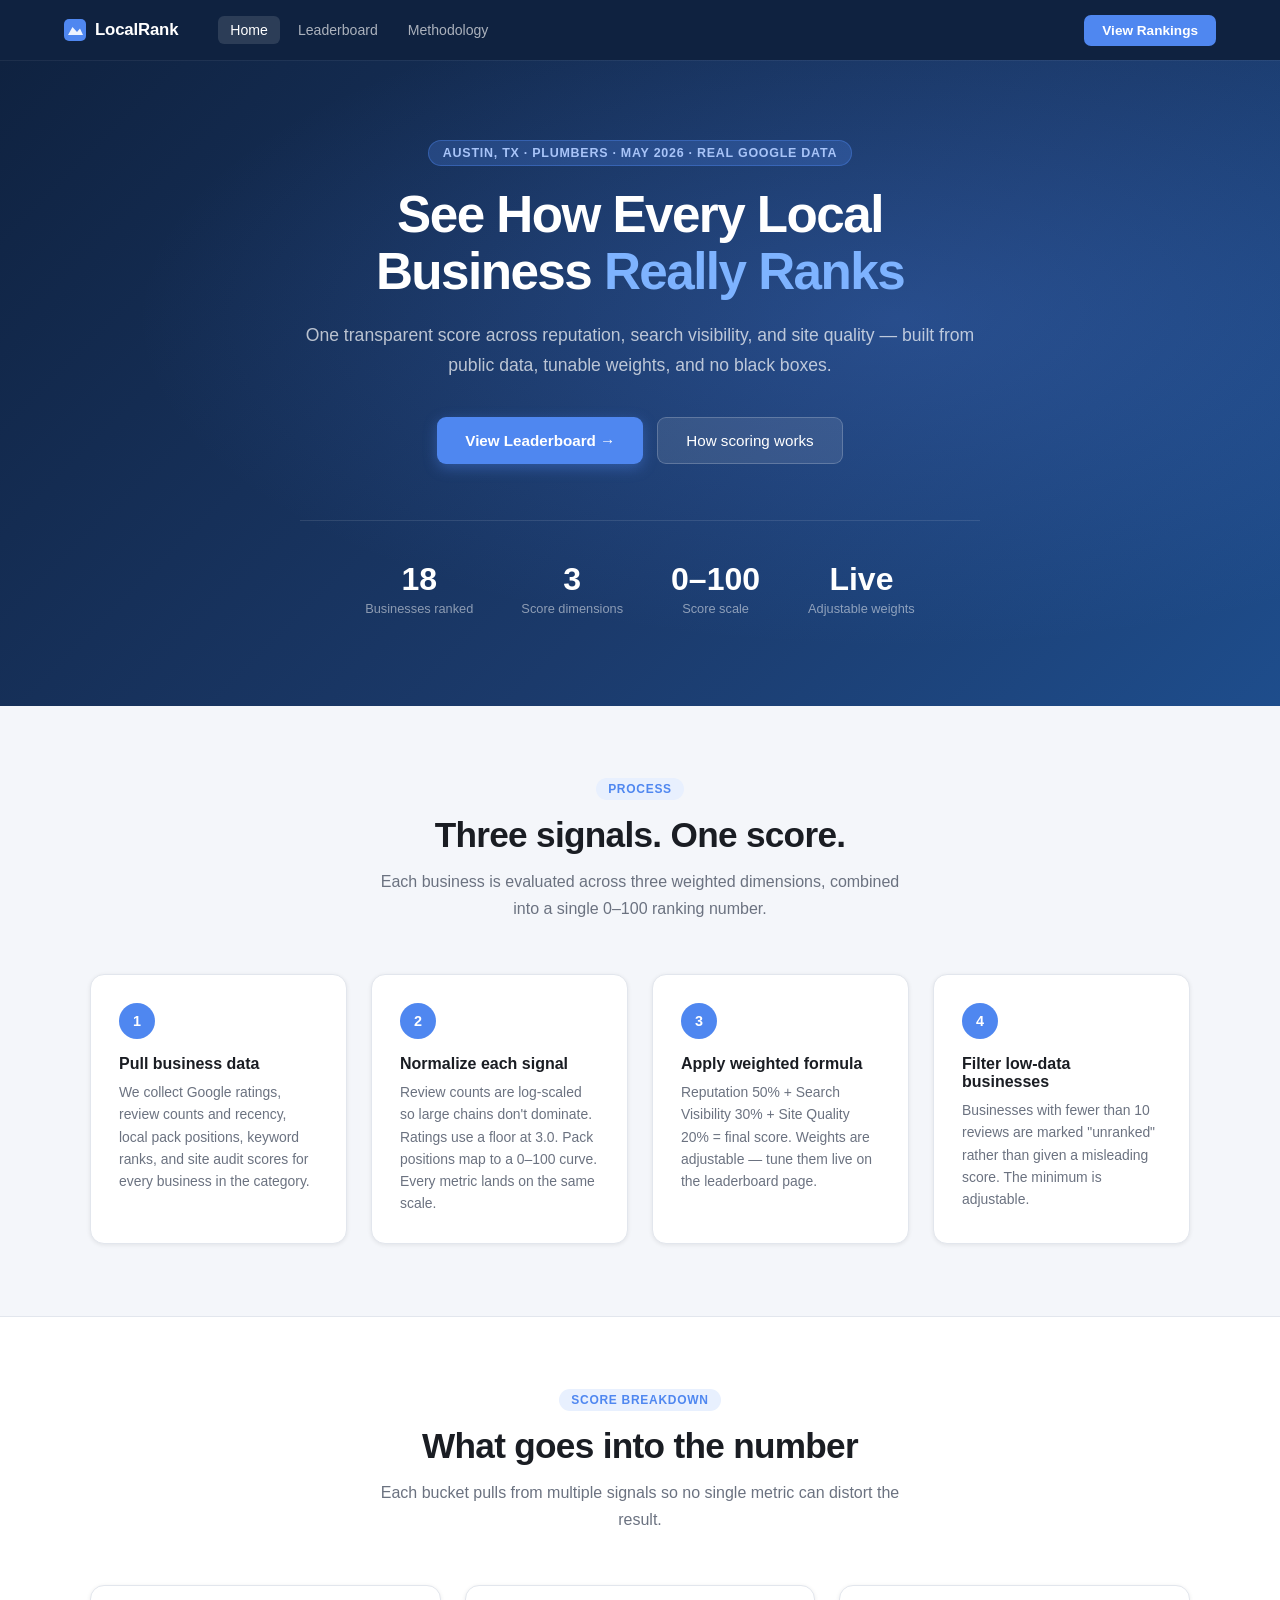
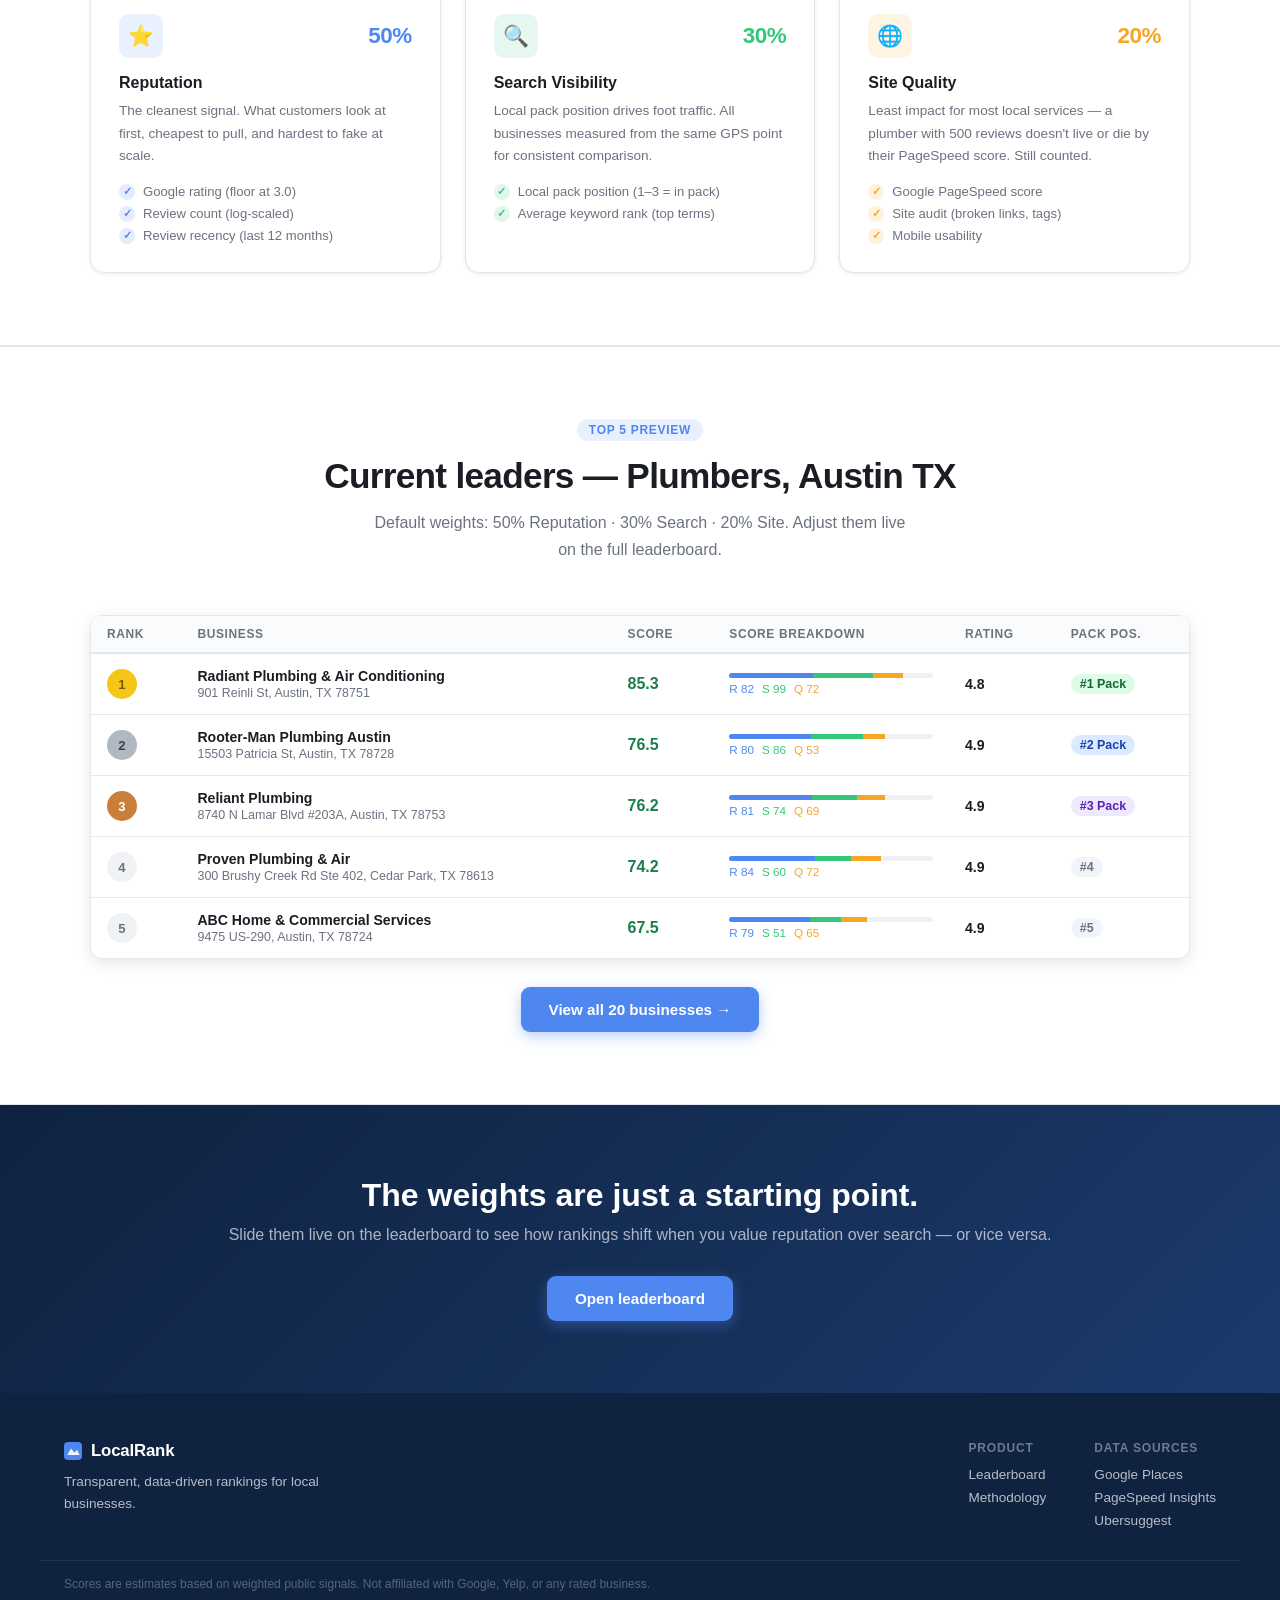
==== commit 6be9eb8f: "Replace fake data with 18 real Austin TX plumbers Google ratings and review counts are real, sourced" ====
--- a/index.html
+++ b/index.html
@@ -11,7 +11,7 @@
   <!-- Hero -->
   <section class="hero">
     <div class="hero-inner">
-      <div class="hero-eyebrow">Austin, TX · Plumbers · May 2026</div>
+      <div class="hero-eyebrow">Austin, TX · Plumbers · May 2026 · Real Google data</div>
       <h1>See How Every Local Business <span>Really Ranks</span></h1>
       <p>One transparent score across reputation, search visibility, and site quality — built from public data, tunable weights, and no black boxes.</p>
       <div class="hero-actions">
@@ -24,7 +24,7 @@
       </div>
       <div class="hero-stats">
         <div>
-          <div class="hero-stat-val">20</div>
+          <div class="hero-stat-val">18</div>
           <div class="hero-stat-label">Businesses ranked</div>
         </div>
         <div>
--- a/styles.css
+++ b/styles.css
@@ -696,6 +696,52 @@
 
 .table-note { margin-top: 12px; font-size: 0.82rem; color: var(--muted); }
 
+.data-note {
+  margin-top: 16px;
+  padding: 14px 18px;
+  background: #fffbeb;
+  border: 1px solid #fde68a;
+  border-radius: 8px;
+  font-size: 0.82rem;
+  color: #78350f;
+  line-height: 1.65;
+}
+
+.data-note code {
+  background: rgba(0,0,0,.06);
+  padding: 1px 5px;
+  border-radius: 4px;
+  font-size: 0.78rem;
+}
+
+.est-badge {
+  display: inline-block;
+  background: #fef3c7;
+  color: #92400e;
+  border: 1px solid #fde68a;
+  border-radius: 4px;
+  padding: 1px 5px;
+  font-size: 0.68rem;
+  font-weight: 600;
+  vertical-align: middle;
+  cursor: help;
+  text-transform: none;
+  letter-spacing: 0;
+}
+
+.biz-link {
+  color: var(--text);
+  text-decoration: none;
+  transition: color .15s;
+}
+.biz-link:hover { color: var(--blue); text-decoration: underline; }
+
+.biz-source {
+  font-size: 0.72rem;
+  color: #9ca3af;
+  margin-top: 2px;
+}
+
 /* ── Responsive ──────────────────────────────────────────────── */
 @media (max-width: 768px) {
   .nav-links, .nav-cta { display: none; }
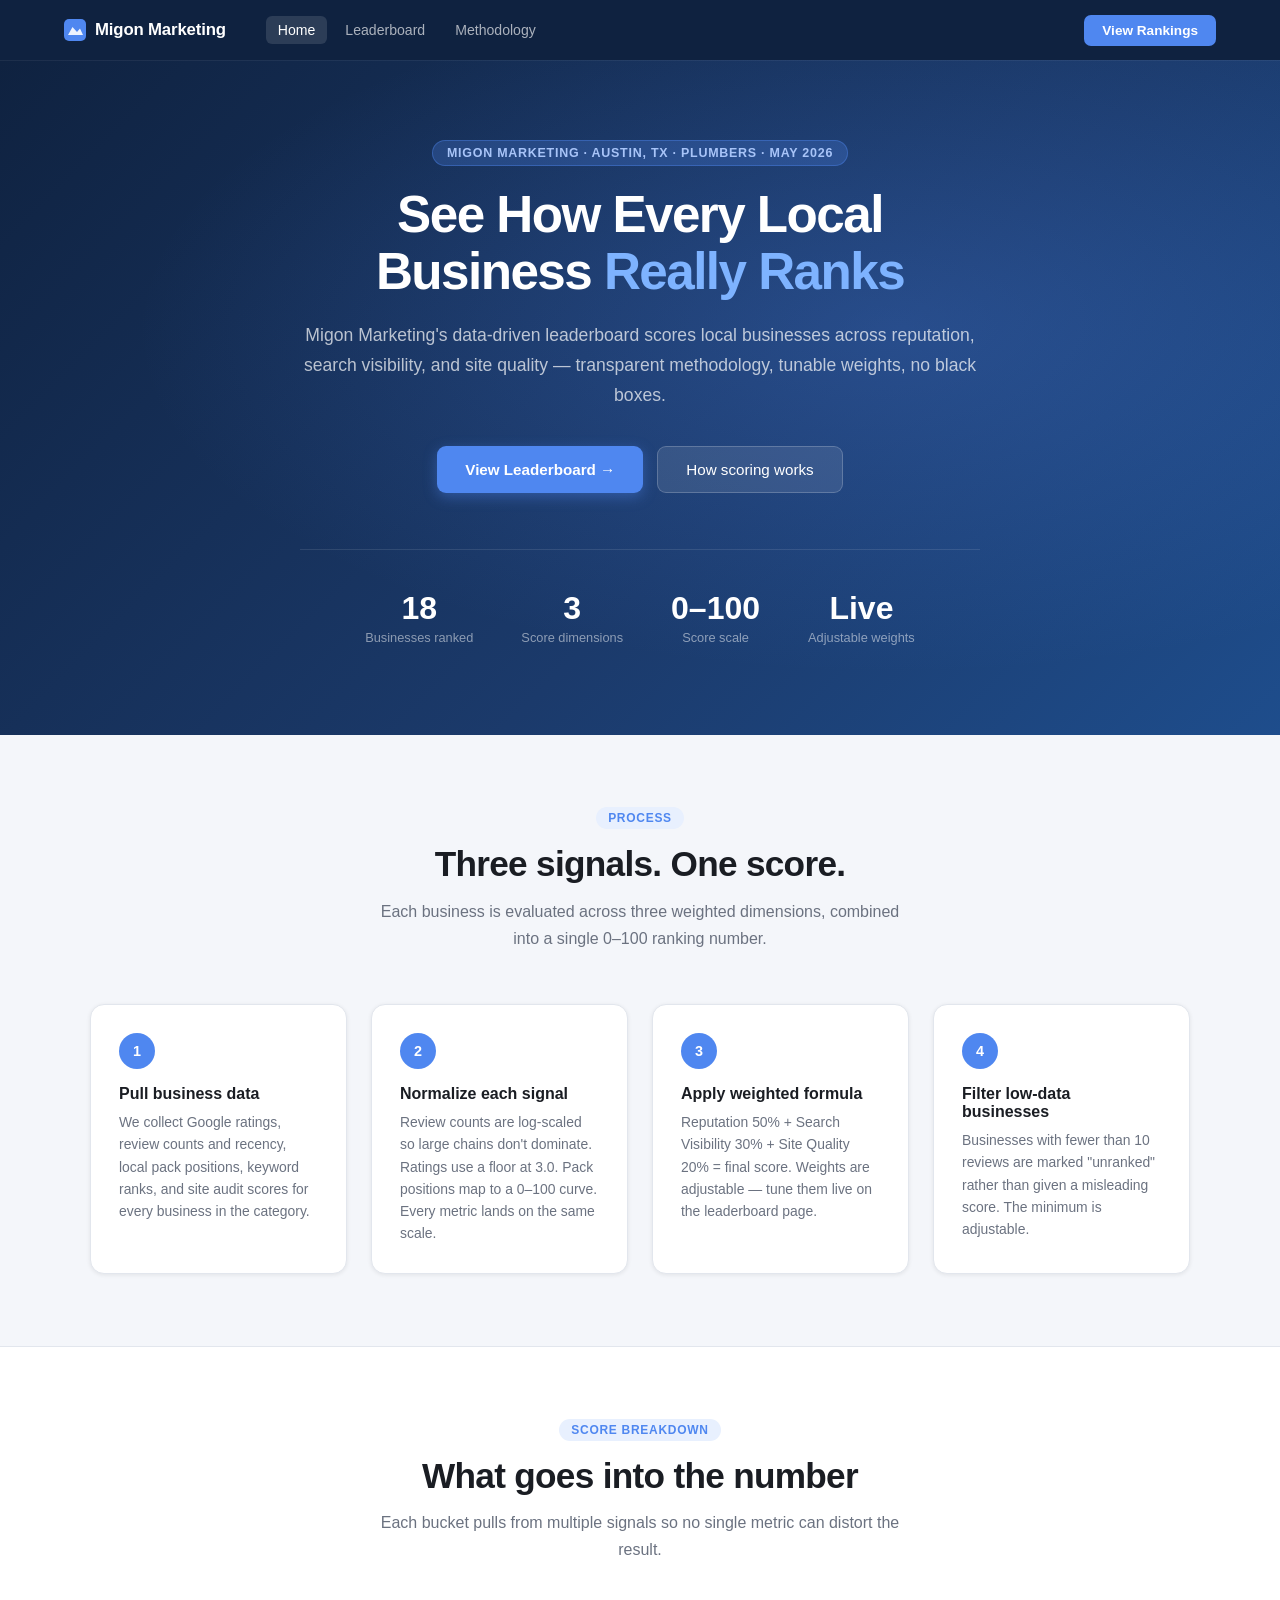
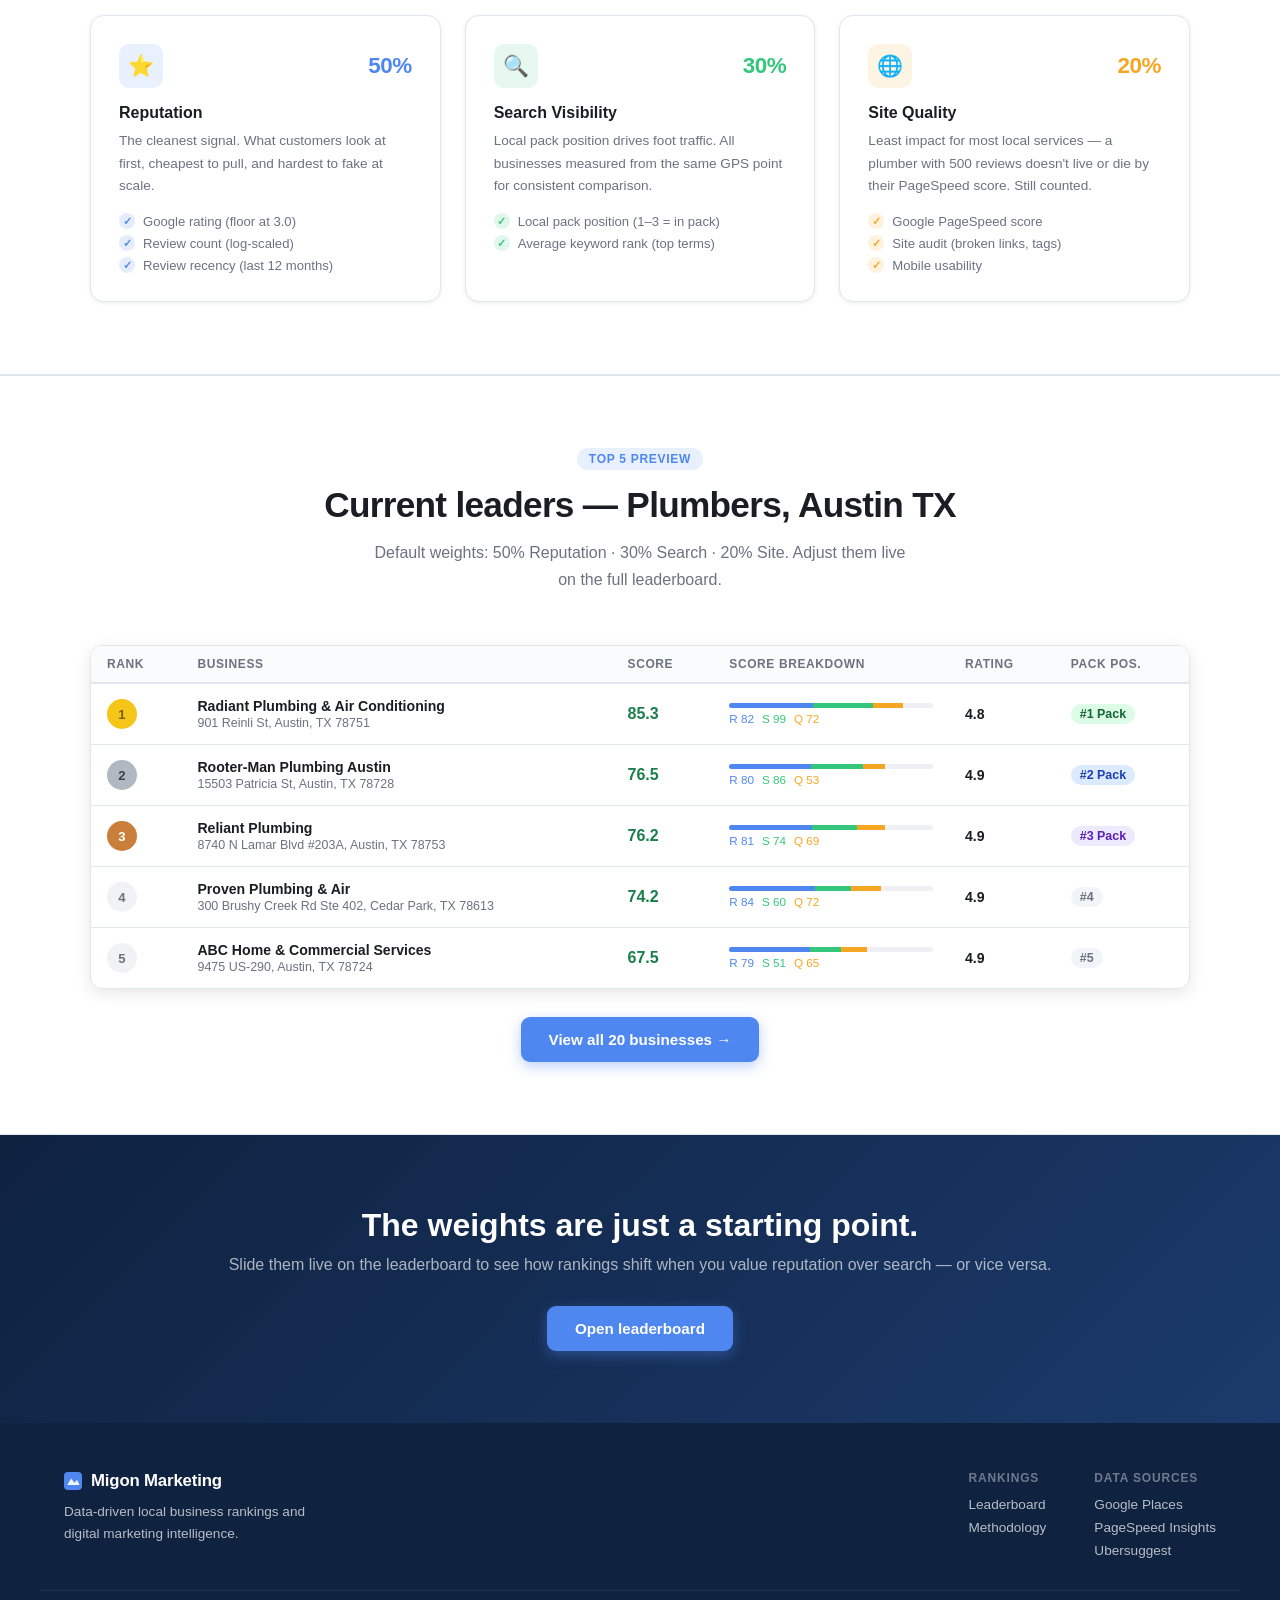
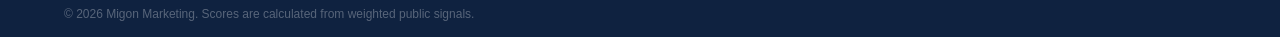
==== commit eceb1c0b: "Rebrand to Migon Marketing, remove limitations section Updates all page titles, nav logo, footer, an" ====
--- a/index.html
+++ b/index.html
@@ -3,7 +3,7 @@
 <head>
   <meta charset="UTF-8" />
   <meta name="viewport" content="width=device-width, initial-scale=1.0" />
-  <title>LocalRank — Local Business Leaderboard</title>
+  <title>Migon Marketing — Local Business Leaderboard</title>
   <link rel="stylesheet" href="styles.css" />
 </head>
 <body>
@@ -11,9 +11,9 @@
   <!-- Hero -->
   <section class="hero">
     <div class="hero-inner">
-      <div class="hero-eyebrow">Austin, TX · Plumbers · May 2026 · Real Google data</div>
+      <div class="hero-eyebrow">Migon Marketing · Austin, TX · Plumbers · May 2026</div>
       <h1>See How Every Local Business <span>Really Ranks</span></h1>
-      <p>One transparent score across reputation, search visibility, and site quality — built from public data, tunable weights, and no black boxes.</p>
+      <p>Migon Marketing's data-driven leaderboard scores local businesses across reputation, search visibility, and site quality — transparent methodology, tunable weights, no black boxes.</p>
       <div class="hero-actions">
         <a href="leaderboard.html" class="btn-primary">
           View Leaderboard &rarr;
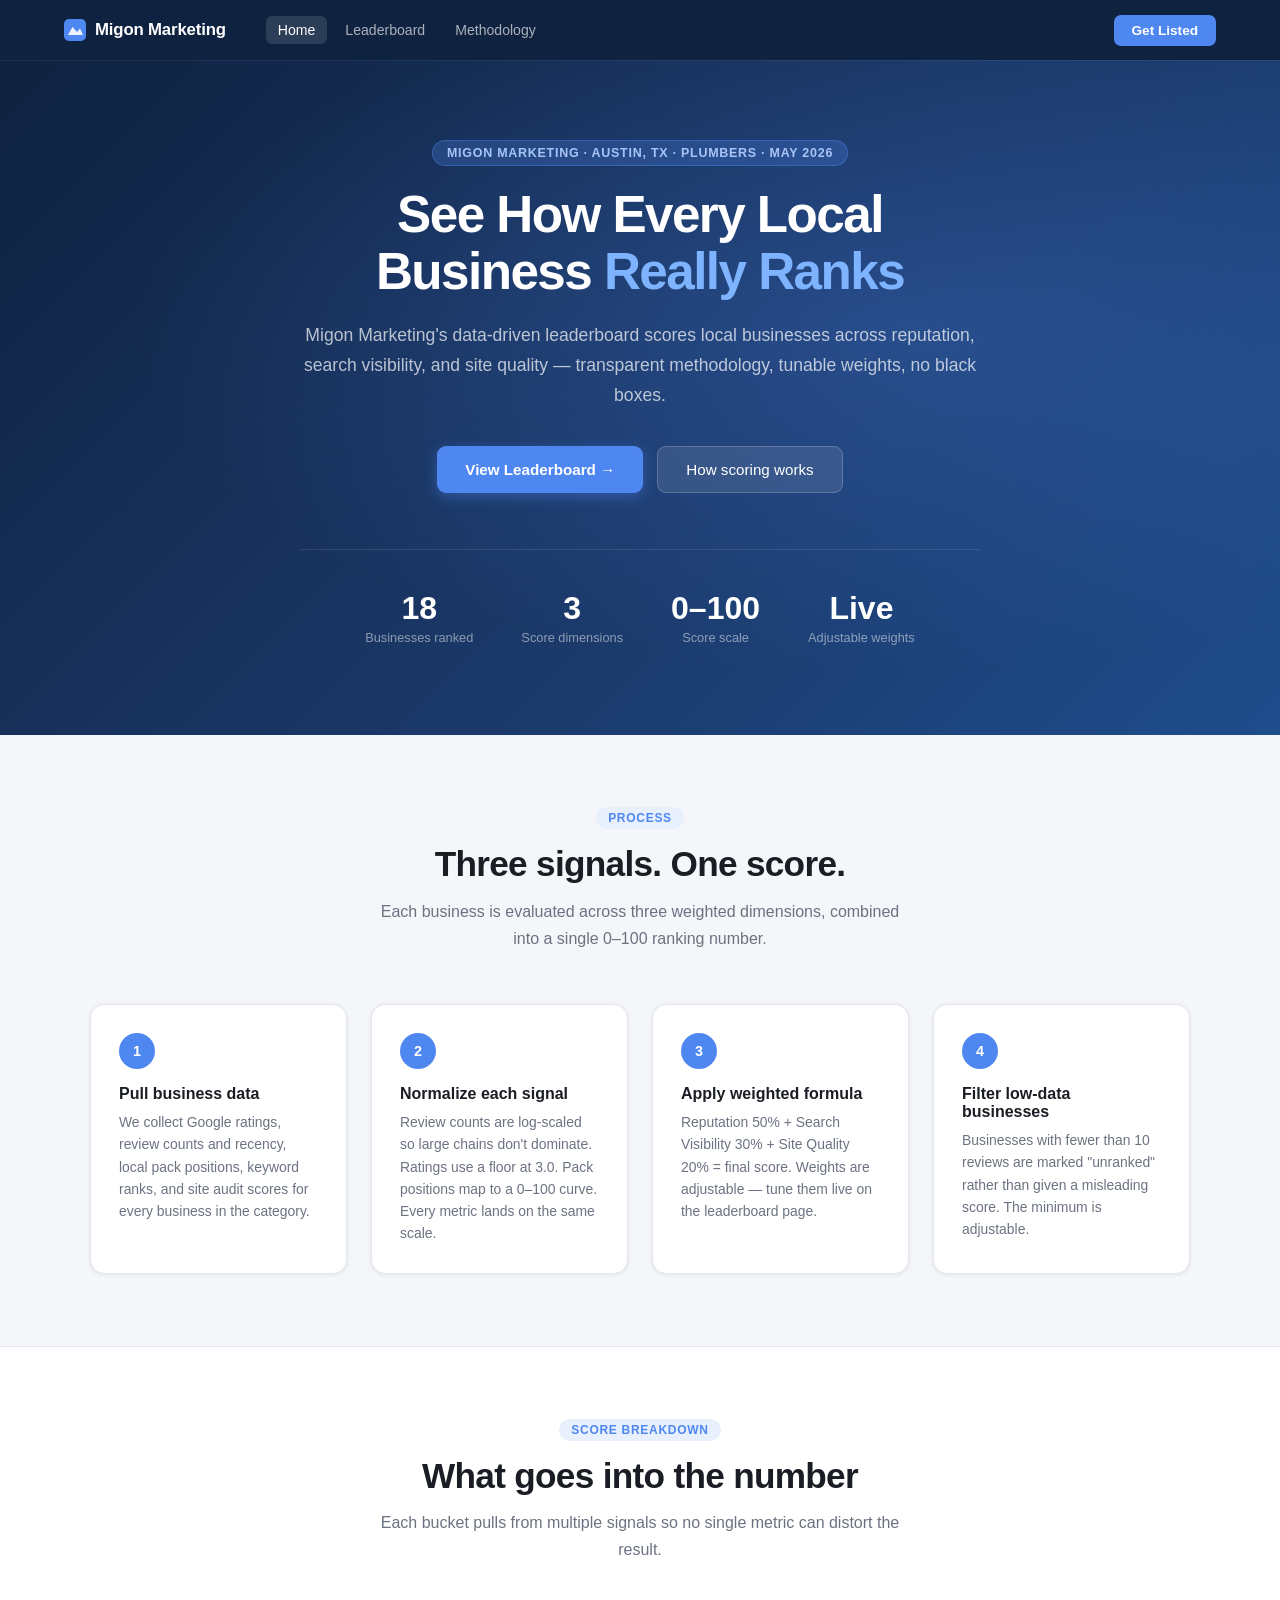
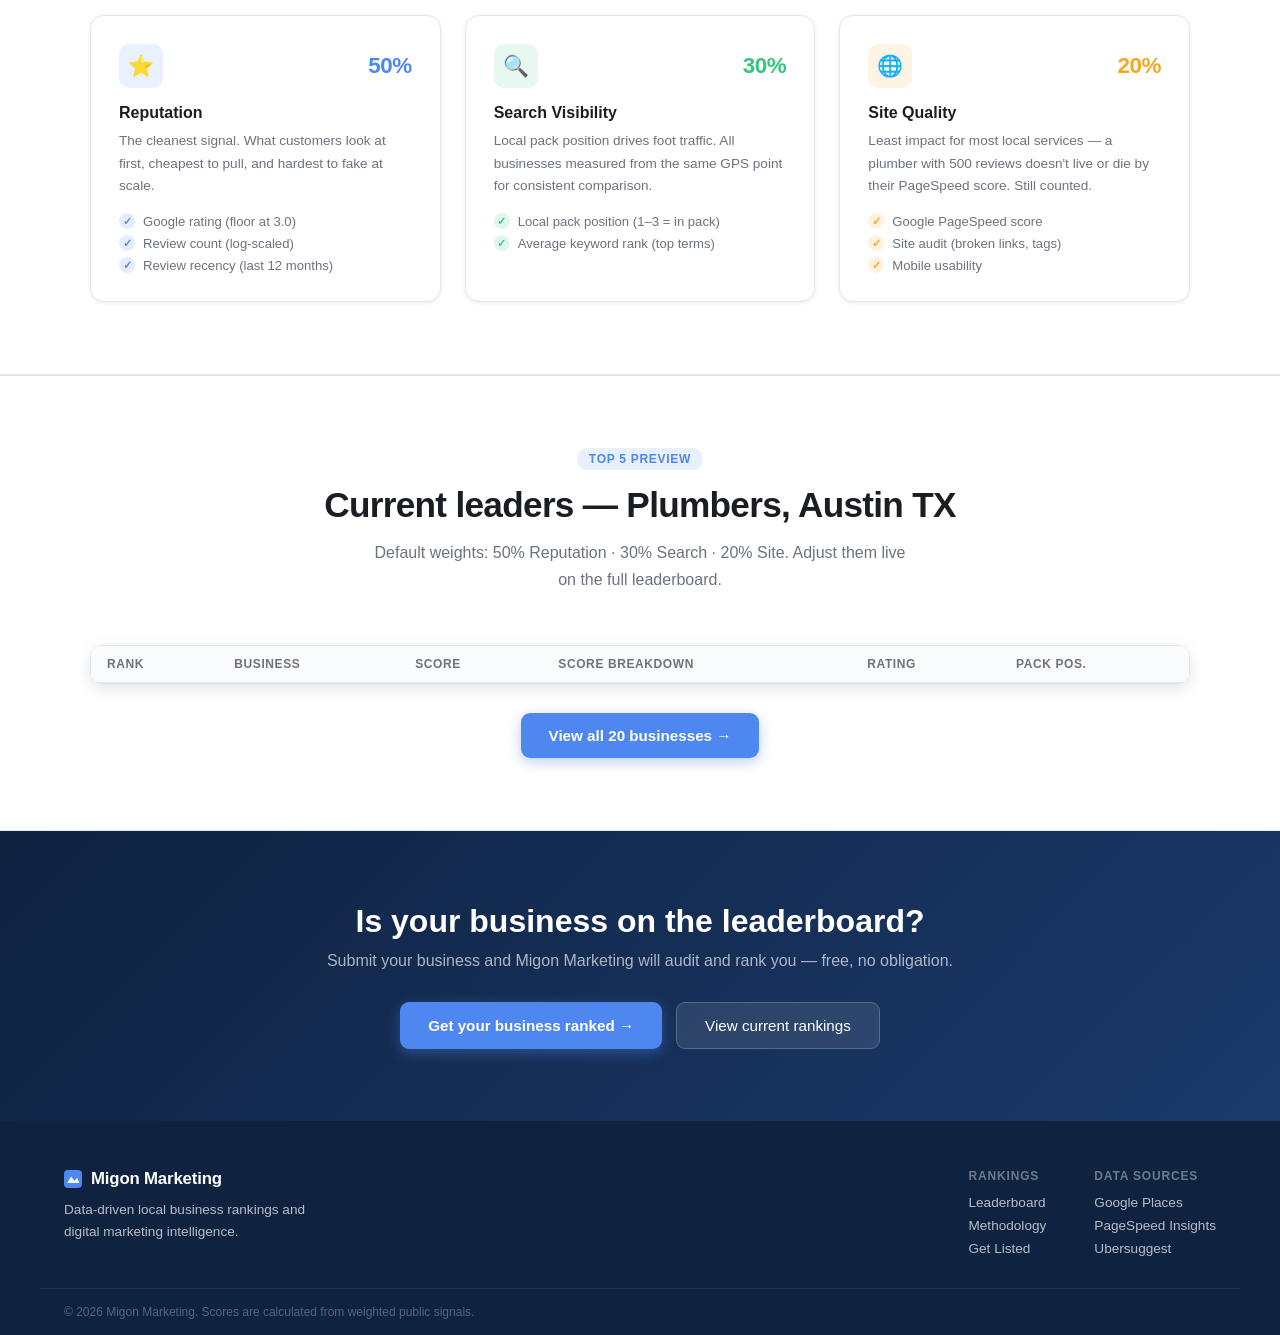
==== commit 895fa5fd: "Add Get Listed submission form page New submit.html lets businesses submit for ranking. Includes bus" ====
--- a/index.html
+++ b/index.html
@@ -160,9 +160,12 @@
 
   <!-- CTA -->
   <section class="cta-banner">
-    <h2>The weights are just a starting point.</h2>
-    <p>Slide them live on the leaderboard to see how rankings shift when you value reputation over search — or vice versa.</p>
-    <a href="leaderboard.html" class="btn-primary" style="display:inline-flex;">Open leaderboard</a>
+    <h2>Is your business on the leaderboard?</h2>
+    <p>Submit your business and Migon Marketing will audit and rank you — free, no obligation.</p>
+    <div style="display:flex;justify-content:center;gap:14px;flex-wrap:wrap;">
+      <a href="submit.html" class="btn-primary" style="display:inline-flex;">Get your business ranked &rarr;</a>
+      <a href="leaderboard.html" class="btn-secondary" style="display:inline-flex;">View current rankings</a>
+    </div>
   </section>
 
   <script src="data.js"></script>
--- a/styles.css
+++ b/styles.css
@@ -540,6 +540,84 @@
 .worked-example tr:last-child td { border-bottom: none; }
 .worked-example .final-score { font-weight: 700; }
 
+/* ── Dataset selector bar ────────────────────────────────────── */
+.dataset-bar {
+  background: var(--surface);
+  border-bottom: 1px solid var(--border);
+  box-shadow: var(--shadow);
+}
+
+.dataset-bar-inner {
+  max-width: 1200px;
+  margin: 0 auto;
+  padding: 0 16px;
+  display: flex;
+  align-items: center;
+  gap: 14px;
+  min-height: 52px;
+  flex-wrap: wrap;
+}
+
+.dataset-bar-label {
+  font-size: 0.78rem;
+  color: var(--muted);
+  white-space: nowrap;
+  font-weight: 500;
+}
+
+.ds-tabs { display: flex; gap: 6px; flex-wrap: wrap; padding: 8px 0; }
+
+.ds-tab {
+  display: flex;
+  flex-direction: column;
+  align-items: flex-start;
+  padding: 7px 14px;
+  background: #f4f6fa;
+  border: 1px solid var(--border);
+  border-radius: 8px;
+  cursor: pointer;
+  transition: all .15s;
+  line-height: 1.3;
+}
+
+.ds-tab:hover { border-color: var(--blue); background: var(--blue-lt); }
+
+.ds-tab.active {
+  background: var(--blue);
+  border-color: var(--blue);
+  box-shadow: 0 2px 8px rgba(79,135,240,.3);
+}
+
+.ds-city { font-size: 0.7rem; color: var(--muted); font-weight: 500; }
+.ds-tab.active .ds-city { color: rgba(255,255,255,.7); }
+.ds-cat  { font-size: 0.85rem; font-weight: 600; color: var(--text); }
+.ds-tab.active .ds-cat { color: #fff; }
+
+/* ── Sample badge ────────────────────────────────────────────── */
+.sample-badge {
+  display: inline-block;
+  background: #fef3c7;
+  color: #92400e;
+  border: 1px solid #fde68a;
+  border-radius: 5px;
+  padding: 2px 8px;
+  font-size: 0.72rem;
+  font-weight: 600;
+  vertical-align: middle;
+  margin-left: 10px;
+  letter-spacing: .02em;
+}
+
+/* ── Weight note ─────────────────────────────────────────────── */
+.weight-note {
+  font-size: 0.75rem;
+  color: #22c55e;
+  font-weight: 500;
+  text-transform: none;
+  letter-spacing: 0;
+  margin-left: 4px;
+}
+
 /* ── Leaderboard page ────────────────────────────────────────── */
 .lb-hero {
   background: linear-gradient(135deg, var(--navy) 0%, var(--navy2) 100%);
@@ -586,7 +664,6 @@
 }
 
 .weight-total { font-weight: 400; color: var(--text); font-size: 0.8rem; text-transform: none; letter-spacing: 0; }
-.weight-total.error { color: #e53e3e; }
 
 .sliders { display: flex; flex-direction: column; gap: 12px; }
 
@@ -742,6 +819,210 @@
   margin-top: 2px;
 }
 
+/* ── Submit / Get Listed page ────────────────────────────────── */
+.submit-hero {
+  background: linear-gradient(135deg, var(--navy) 0%, var(--navy2) 60%, #1e4d8c 100%);
+  color: #fff;
+  padding: 56px 24px 60px;
+  text-align: center;
+  position: relative;
+  overflow: hidden;
+}
+
+.submit-hero::before {
+  content: '';
+  position: absolute; inset: 0;
+  background: radial-gradient(ellipse at 60% 40%, rgba(79,135,240,.2) 0%, transparent 65%);
+  pointer-events: none;
+}
+
+.submit-hero-inner { max-width: 600px; margin: 0 auto; position: relative; }
+
+.hero-eyebrow-dark {
+  display: inline-block;
+  background: rgba(79,135,240,.25);
+  border: 1px solid rgba(79,135,240,.4);
+  color: #a8c4f8;
+  padding: 5px 14px; border-radius: 20px;
+  font-size: 0.75rem; font-weight: 700; letter-spacing: .06em; text-transform: uppercase;
+  margin-bottom: 18px;
+}
+
+.submit-hero h1 {
+  font-size: clamp(1.8rem, 4vw, 2.8rem);
+  font-weight: 800; letter-spacing: -0.03em; line-height: 1.12;
+  margin-bottom: 16px;
+}
+
+.submit-hero h1 span { color: #7eb3ff; }
+.submit-hero p { font-size: 1rem; color: rgba(255,255,255,.7); line-height: 1.7; }
+
+/* Layout */
+.submit-layout {
+  max-width: 1100px;
+  margin: 40px auto 72px;
+  padding: 0 20px;
+  display: grid;
+  grid-template-columns: 300px 1fr;
+  gap: 32px;
+  align-items: start;
+}
+
+/* Why sidebar */
+.submit-why {
+  position: sticky;
+  top: 76px;
+}
+
+.submit-why h3 {
+  font-size: 0.78rem; font-weight: 700; text-transform: uppercase;
+  letter-spacing: .06em; color: var(--muted); margin-bottom: 16px;
+}
+
+.why-list {
+  list-style: none;
+  display: flex; flex-direction: column; gap: 18px;
+  margin-bottom: 24px;
+}
+
+.why-list li {
+  display: flex;
+  gap: 12px;
+  align-items: flex-start;
+}
+
+.why-icon {
+  font-size: 1.2rem;
+  flex-shrink: 0;
+  margin-top: 1px;
+}
+
+.why-list strong { display: block; font-size: 0.9rem; margin-bottom: 3px; }
+.why-list p      { font-size: 0.82rem; color: var(--muted); line-height: 1.55; }
+
+.why-note {
+  background: var(--blue-lt);
+  border-left: 3px solid var(--blue);
+  border-radius: 0 8px 8px 0;
+  padding: 12px 14px;
+  font-size: 0.83rem;
+  color: #1e3a6b;
+  line-height: 1.6;
+}
+
+/* Form card */
+.submit-form-wrap {
+  background: var(--surface);
+  border: 1px solid var(--border);
+  border-radius: 14px;
+  padding: 32px;
+  box-shadow: var(--shadow-md);
+}
+
+.submit-form { display: flex; flex-direction: column; gap: 0; }
+
+.form-section-label {
+  font-size: 0.72rem; font-weight: 700; text-transform: uppercase;
+  letter-spacing: .07em; color: var(--muted);
+  padding-bottom: 10px;
+  border-bottom: 1px solid var(--border);
+  margin-bottom: 18px;
+}
+
+.form-row     { margin-bottom: 16px; }
+.form-row-2   { display: grid; grid-template-columns: 1fr 1fr; gap: 14px; }
+
+.form-field   { display: flex; flex-direction: column; gap: 5px; }
+
+.form-field label {
+  font-size: 0.83rem; font-weight: 600; color: var(--text);
+}
+
+.req { color: #e53e3e; }
+
+.form-field input,
+.form-field select,
+.form-field textarea {
+  padding: 10px 12px;
+  border: 1px solid var(--border);
+  border-radius: 8px;
+  font-size: 0.88rem;
+  font-family: inherit;
+  color: var(--text);
+  background: #fff;
+  outline: none;
+  transition: border-color .15s, box-shadow .15s;
+  width: 100%;
+}
+
+.form-field input:focus,
+.form-field select:focus,
+.form-field textarea:focus {
+  border-color: var(--blue);
+  box-shadow: 0 0 0 3px rgba(79,135,240,.12);
+}
+
+.form-field textarea { resize: vertical; min-height: 80px; }
+
+.form-field select { cursor: pointer; }
+
+.field-hint {
+  font-size: 0.75rem;
+  color: var(--muted);
+  line-height: 1.4;
+}
+
+.form-submit-row {
+  margin-top: 24px;
+  display: flex;
+  flex-direction: column;
+  gap: 10px;
+}
+
+.btn-submit {
+  width: 100%;
+  padding: 14px 24px;
+  background: var(--blue);
+  color: #fff;
+  border: none;
+  border-radius: 9px;
+  font-size: 0.95rem;
+  font-weight: 700;
+  cursor: pointer;
+  transition: opacity .15s, transform .15s;
+  box-shadow: 0 4px 14px rgba(79,135,240,.35);
+}
+
+.btn-submit:hover    { opacity: .9; transform: translateY(-1px); }
+.btn-submit:disabled { opacity: .55; cursor: not-allowed; transform: none; }
+
+.form-legal {
+  font-size: 0.75rem;
+  color: var(--muted);
+  line-height: 1.5;
+  text-align: center;
+}
+
+.form-message {
+  margin-top: 16px;
+  padding: 14px 16px;
+  border-radius: 8px;
+  font-size: 0.88rem;
+  line-height: 1.6;
+}
+
+.form-message-success {
+  background: #dcfce7;
+  border: 1px solid #86efac;
+  color: #14532d;
+}
+
+.form-message-error {
+  background: #fee2e2;
+  border: 1px solid #fca5a5;
+  color: #7f1d1d;
+}
+
 /* ── Responsive ──────────────────────────────────────────────── */
 @media (max-width: 768px) {
   .nav-links, .nav-cta { display: none; }
@@ -751,4 +1032,8 @@
   .col-pack, .col-reviews { display: none; }
   .hero { padding: 52px 20px 60px; }
   .hero-stats { gap: 24px; }
-}
+  .submit-layout { grid-template-columns: 1fr; }
+  .submit-why { position: static; }
+  .submit-form-wrap { padding: 20px; }
+  .form-row-2 { grid-template-columns: 1fr; }
+}
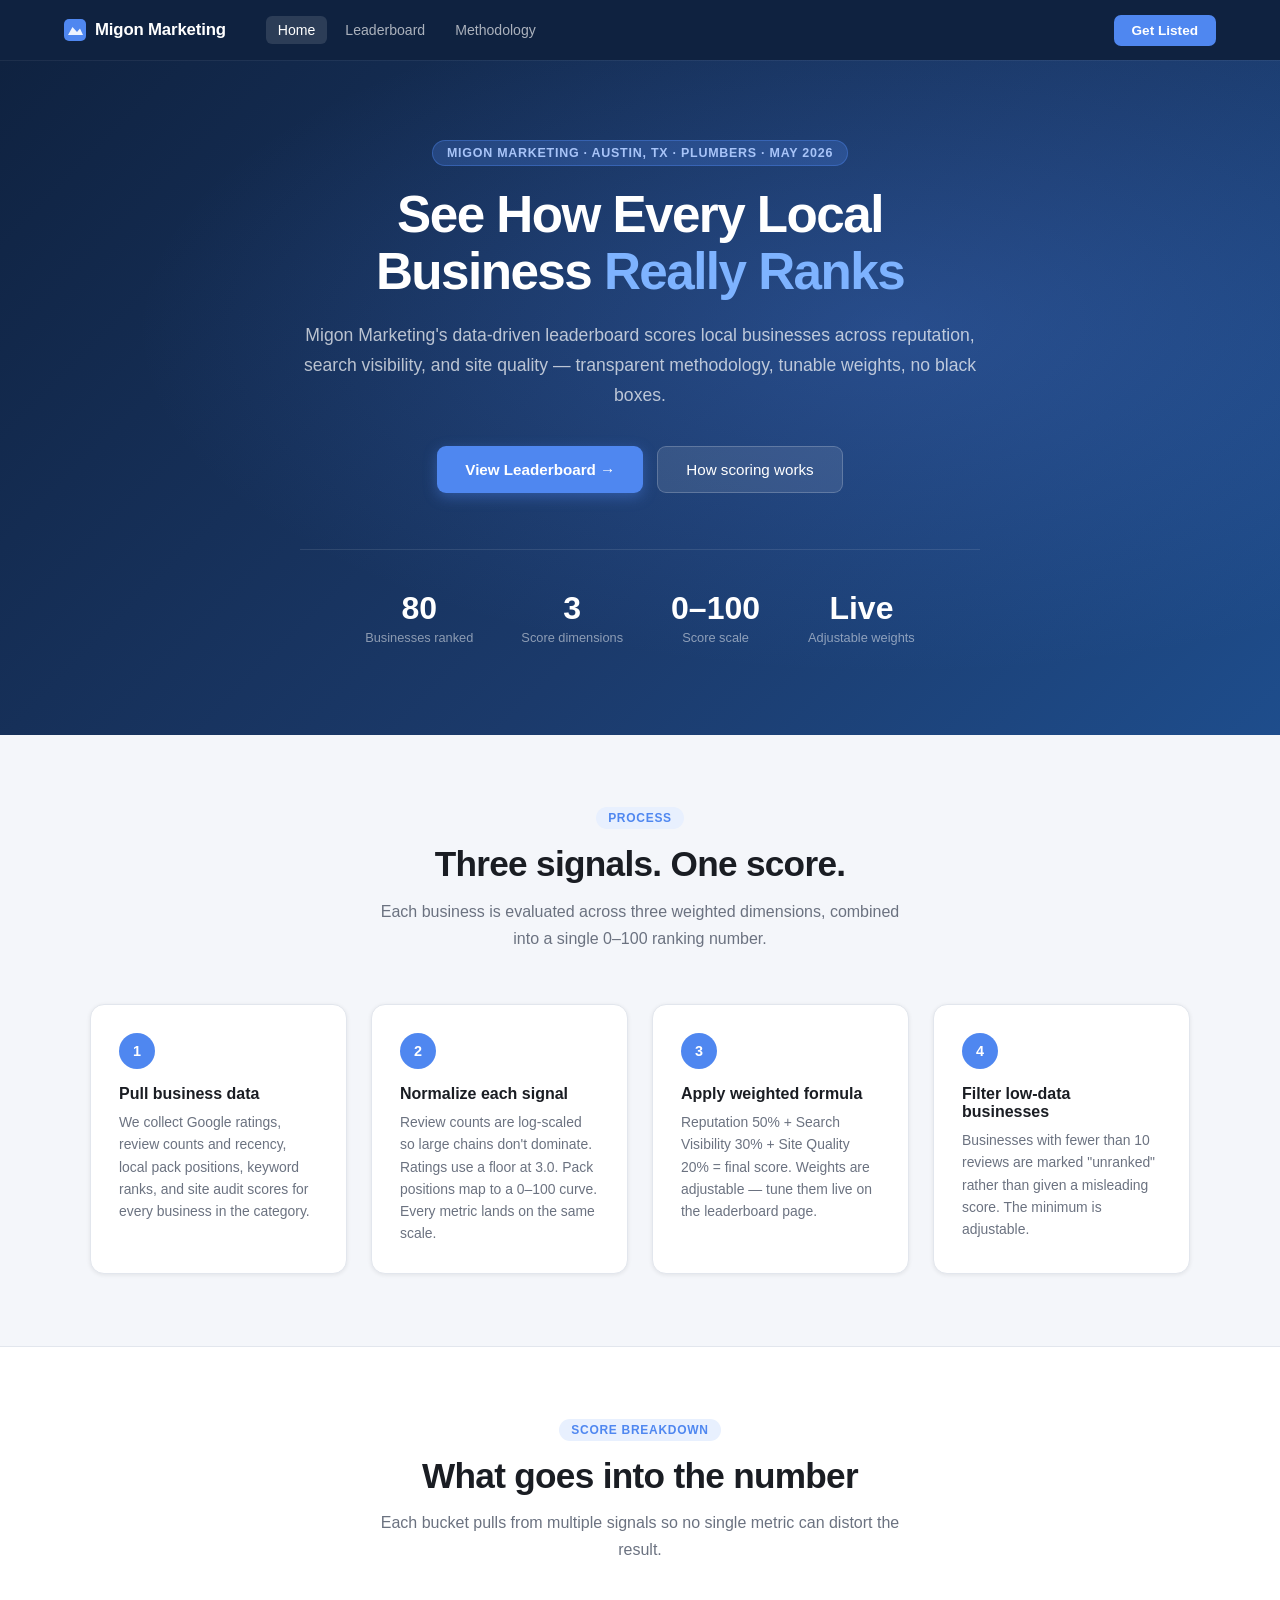
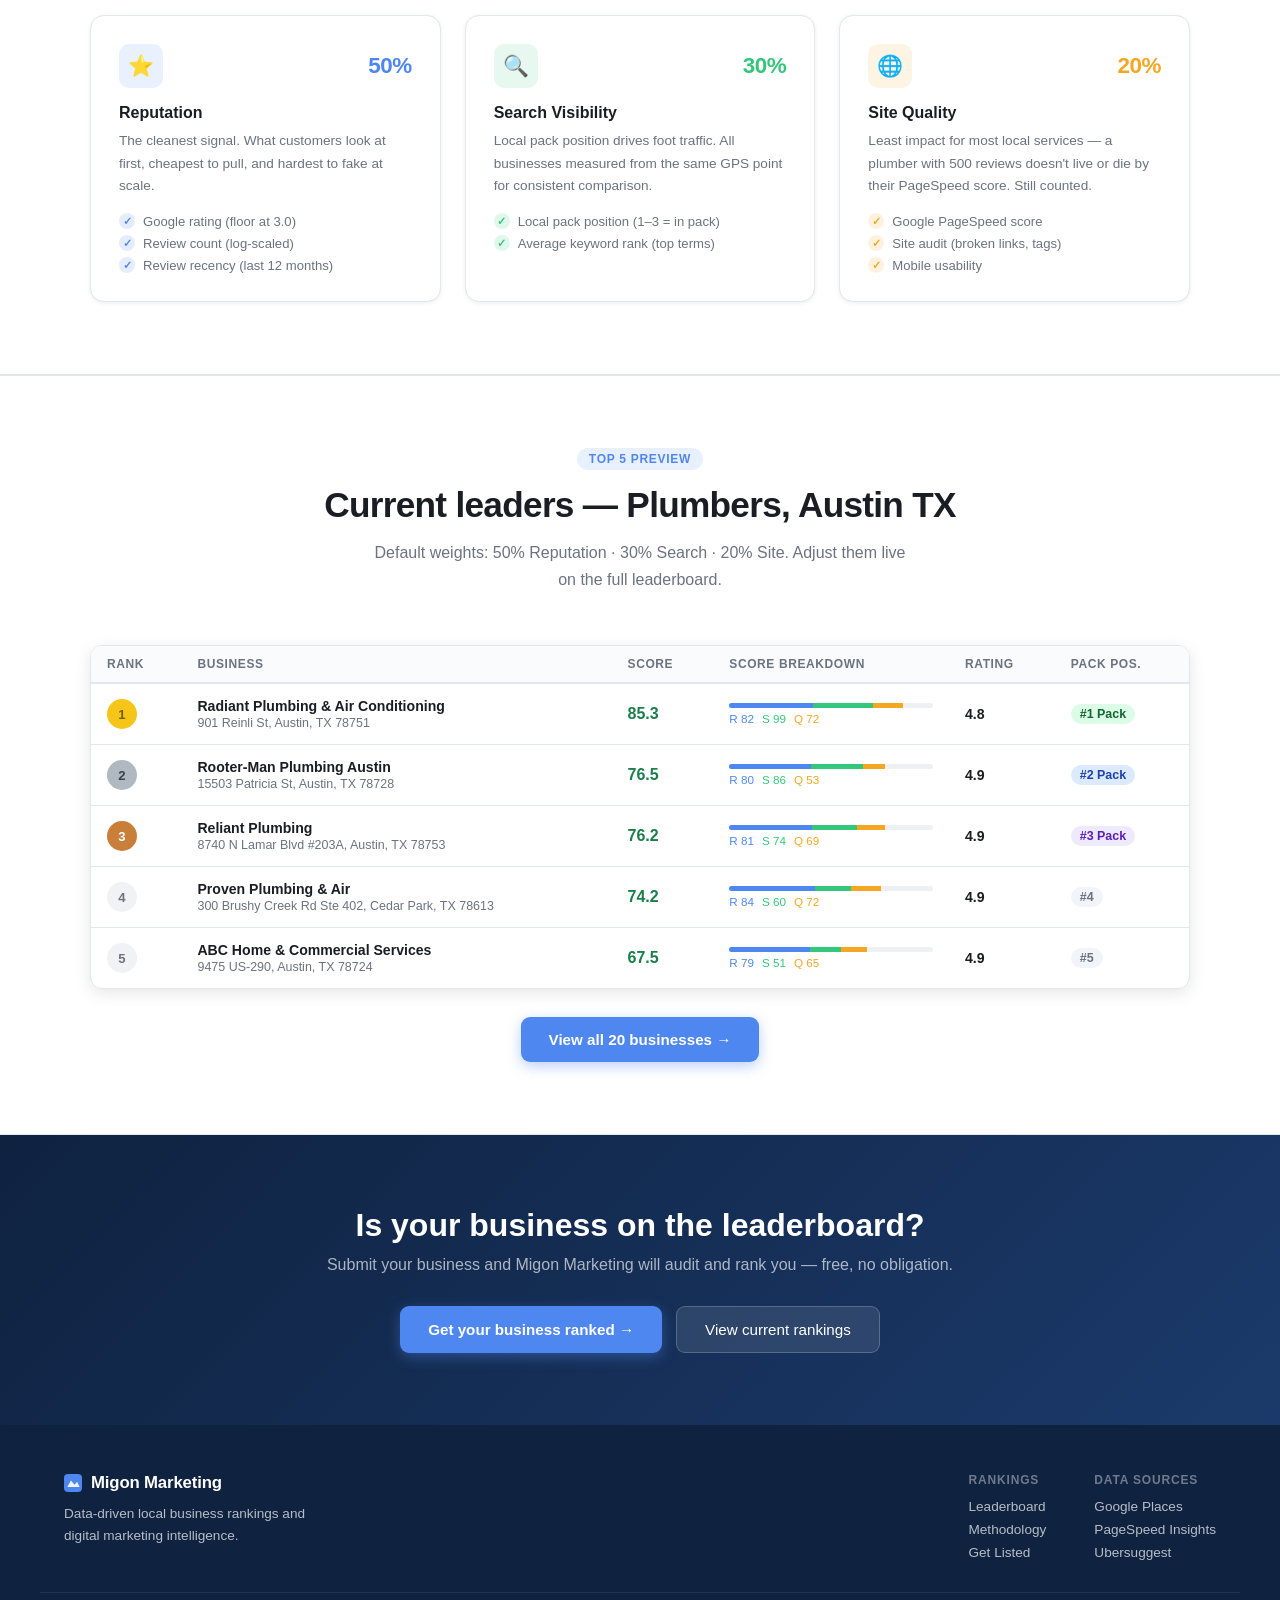
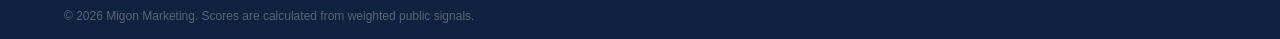
==== commit 73fa00c4: "Update home page hero stat: businesses ranked 18 -> 80 (total across all datasets)" ====
--- a/index.html
+++ b/index.html
@@ -24,7 +24,7 @@
       </div>
       <div class="hero-stats">
         <div>
-          <div class="hero-stat-val">18</div>
+          <div class="hero-stat-val">80</div>
           <div class="hero-stat-label">Businesses ranked</div>
         </div>
         <div>
--- a/styles.css
+++ b/styles.css
@@ -608,7 +608,106 @@
   letter-spacing: .02em;
 }
 
-/* ── Weight note ─────────────────────────────────────────────── */
+/* ── Info button + popover ───────────────────────────────────── */
+.info-btn {
+  display: inline-flex;
+  align-items: center;
+  justify-content: center;
+  width: 18px; height: 18px;
+  border-radius: 50%;
+  background: var(--border);
+  color: var(--muted);
+  border: none;
+  font-size: 0.72rem;
+  font-weight: 700;
+  cursor: pointer;
+  margin-left: 6px;
+  vertical-align: middle;
+  transition: background .15s, color .15s;
+  flex-shrink: 0;
+  line-height: 1;
+}
+
+.info-btn:hover { background: var(--blue); color: #fff; }
+
+/* The h3 needs relative positioning so the popover anchors to it */
+.control-group h3 { position: relative; }
+
+.info-popover {
+  display: none;
+  position: absolute;
+  top: calc(100% + 8px);
+  left: 0;
+  z-index: 200;
+  width: 300px;
+  background: var(--navy);
+  color: rgba(255,255,255,.85);
+  border-radius: 10px;
+  padding: 16px 18px;
+  box-shadow: 0 8px 24px rgba(0,0,0,.25);
+  font-size: 0.82rem;
+  line-height: 1.6;
+}
+
+.info-popover.open { display: block; }
+
+.info-popover::before {
+  content: '';
+  position: absolute;
+  top: -6px; left: 16px;
+  width: 12px; height: 12px;
+  background: var(--navy);
+  transform: rotate(45deg);
+  border-radius: 2px;
+}
+
+.info-popover-close {
+  position: absolute;
+  top: 10px; right: 12px;
+  background: none;
+  border: none;
+  color: rgba(255,255,255,.4);
+  font-size: 1rem;
+  cursor: pointer;
+  line-height: 1;
+  padding: 2px 4px;
+  transition: color .15s;
+}
+.info-popover-close:hover { color: #fff; }
+
+.info-popover-heading {
+  font-size: 0.72rem;
+  font-weight: 700;
+  text-transform: uppercase;
+  letter-spacing: .07em;
+  color: rgba(255,255,255,.45);
+  margin-bottom: 8px;
+}
+
+.info-dl { display: flex; flex-direction: column; gap: 8px; }
+
+.info-dl dt {
+  display: flex;
+  align-items: center;
+  gap: 6px;
+  font-weight: 700;
+  color: #fff;
+  font-size: 0.83rem;
+}
+
+.info-dl dd {
+  margin: 0 0 0 16px;
+  color: rgba(255,255,255,.65);
+  font-size: 0.8rem;
+}
+
+.info-popover-body {
+  color: rgba(255,255,255,.65);
+  font-size: 0.8rem;
+  margin: 0;
+}
+
+/* ── Weight note (kept for any legacy reference) ─────────────── */
 .weight-note {
   font-size: 0.75rem;
   color: #22c55e;
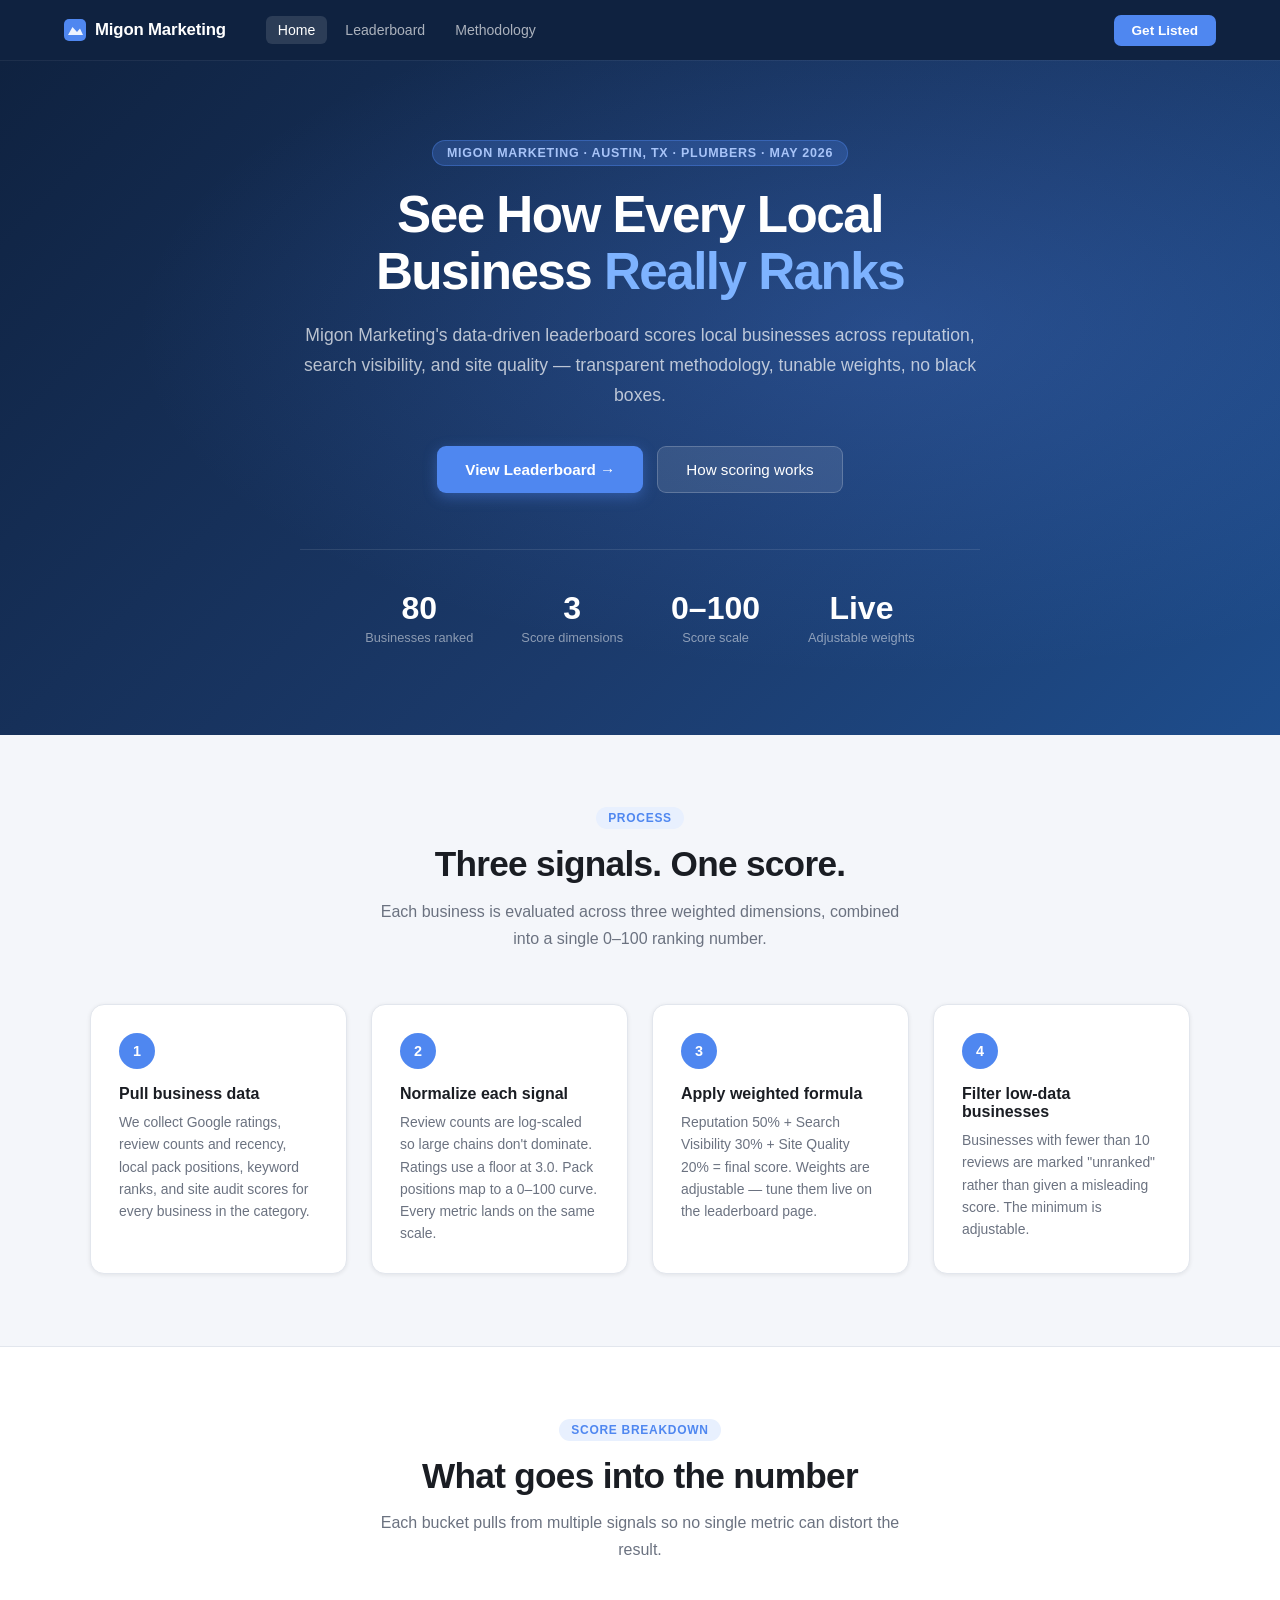
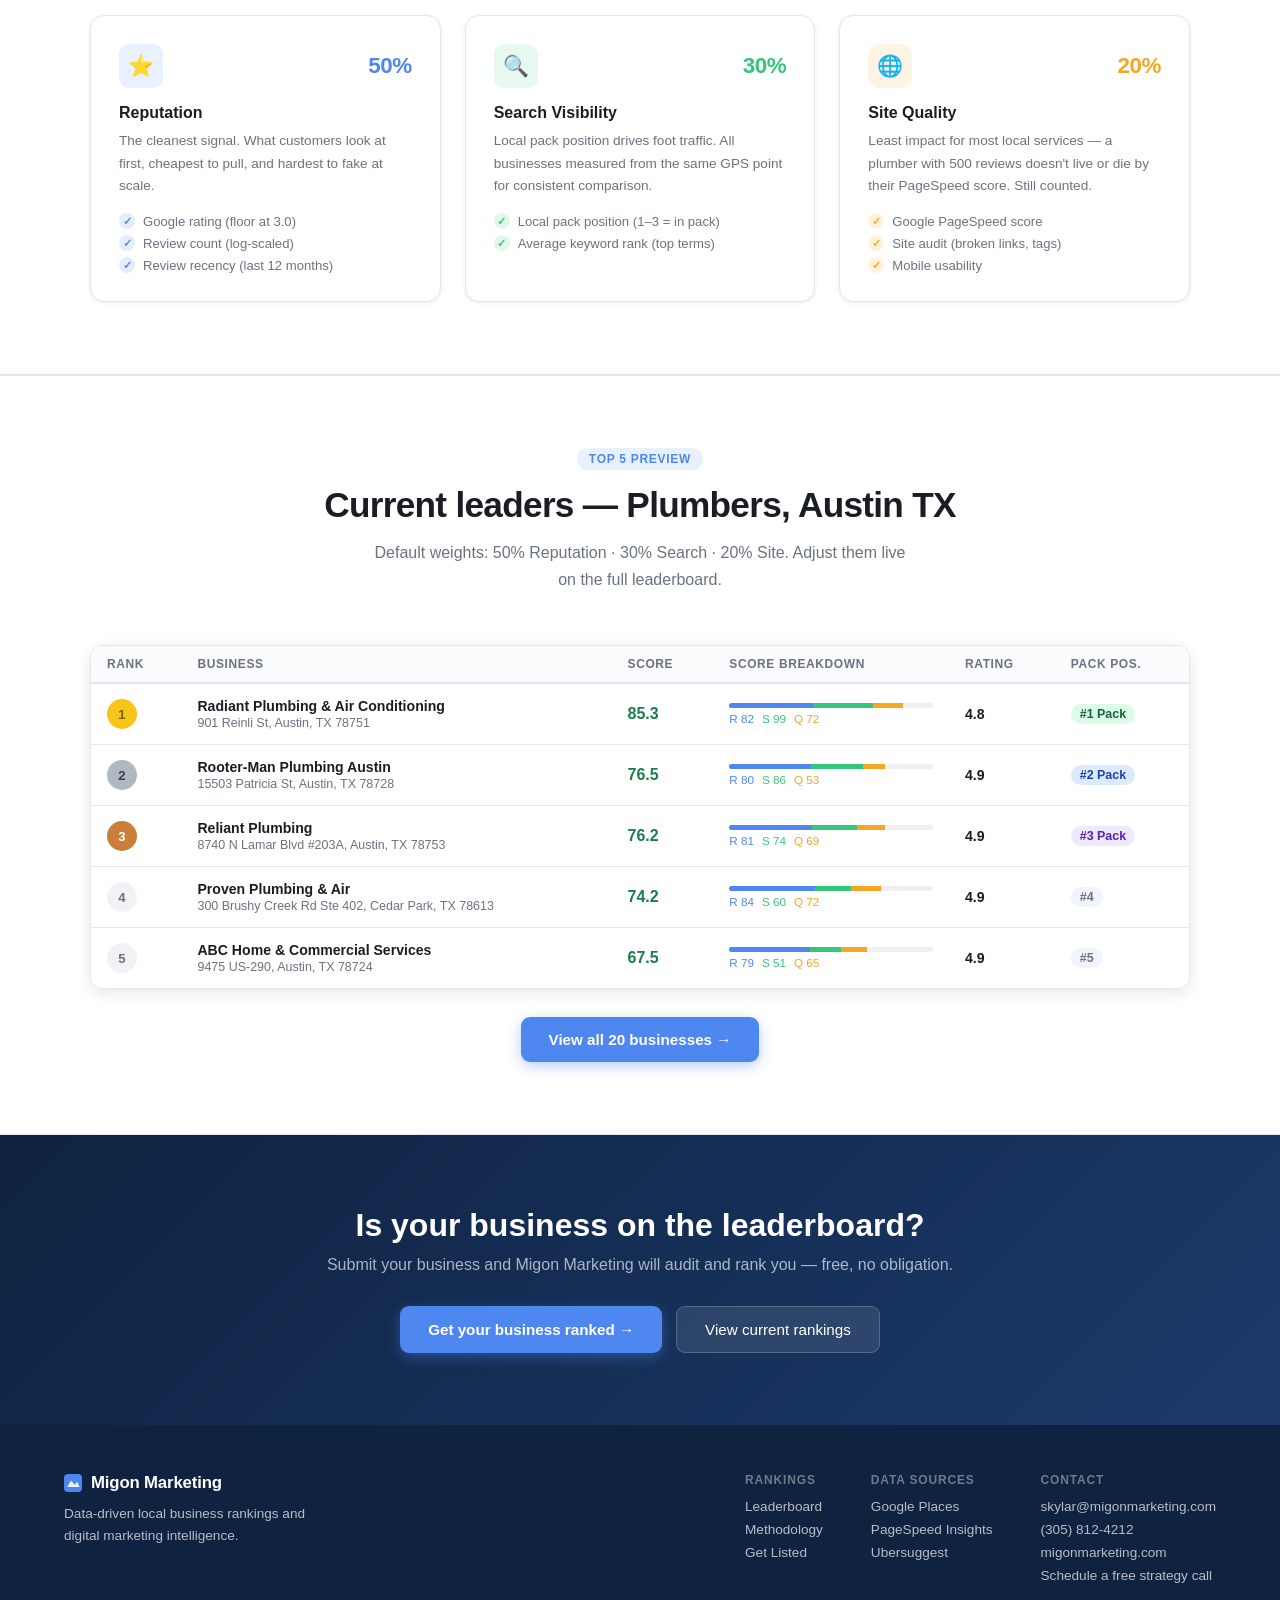
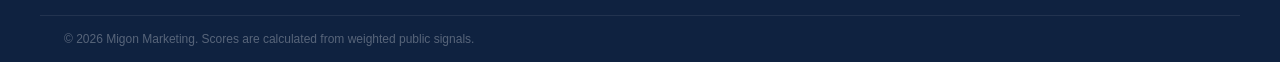
==== commit 0b04b570: "feat: link data sources to their actual sites, add favicon, update logos to migonmarketing.com - Dat" ====
--- a/index.html
+++ b/index.html
@@ -4,6 +4,7 @@
   <meta charset="UTF-8" />
   <meta name="viewport" content="width=device-width, initial-scale=1.0" />
   <title>Migon Marketing — Local Business Leaderboard</title>
+  <link rel="icon" href="https://migonmarketing.com/favicon.ico" />
   <link rel="stylesheet" href="styles.css" />
 </head>
 <body>
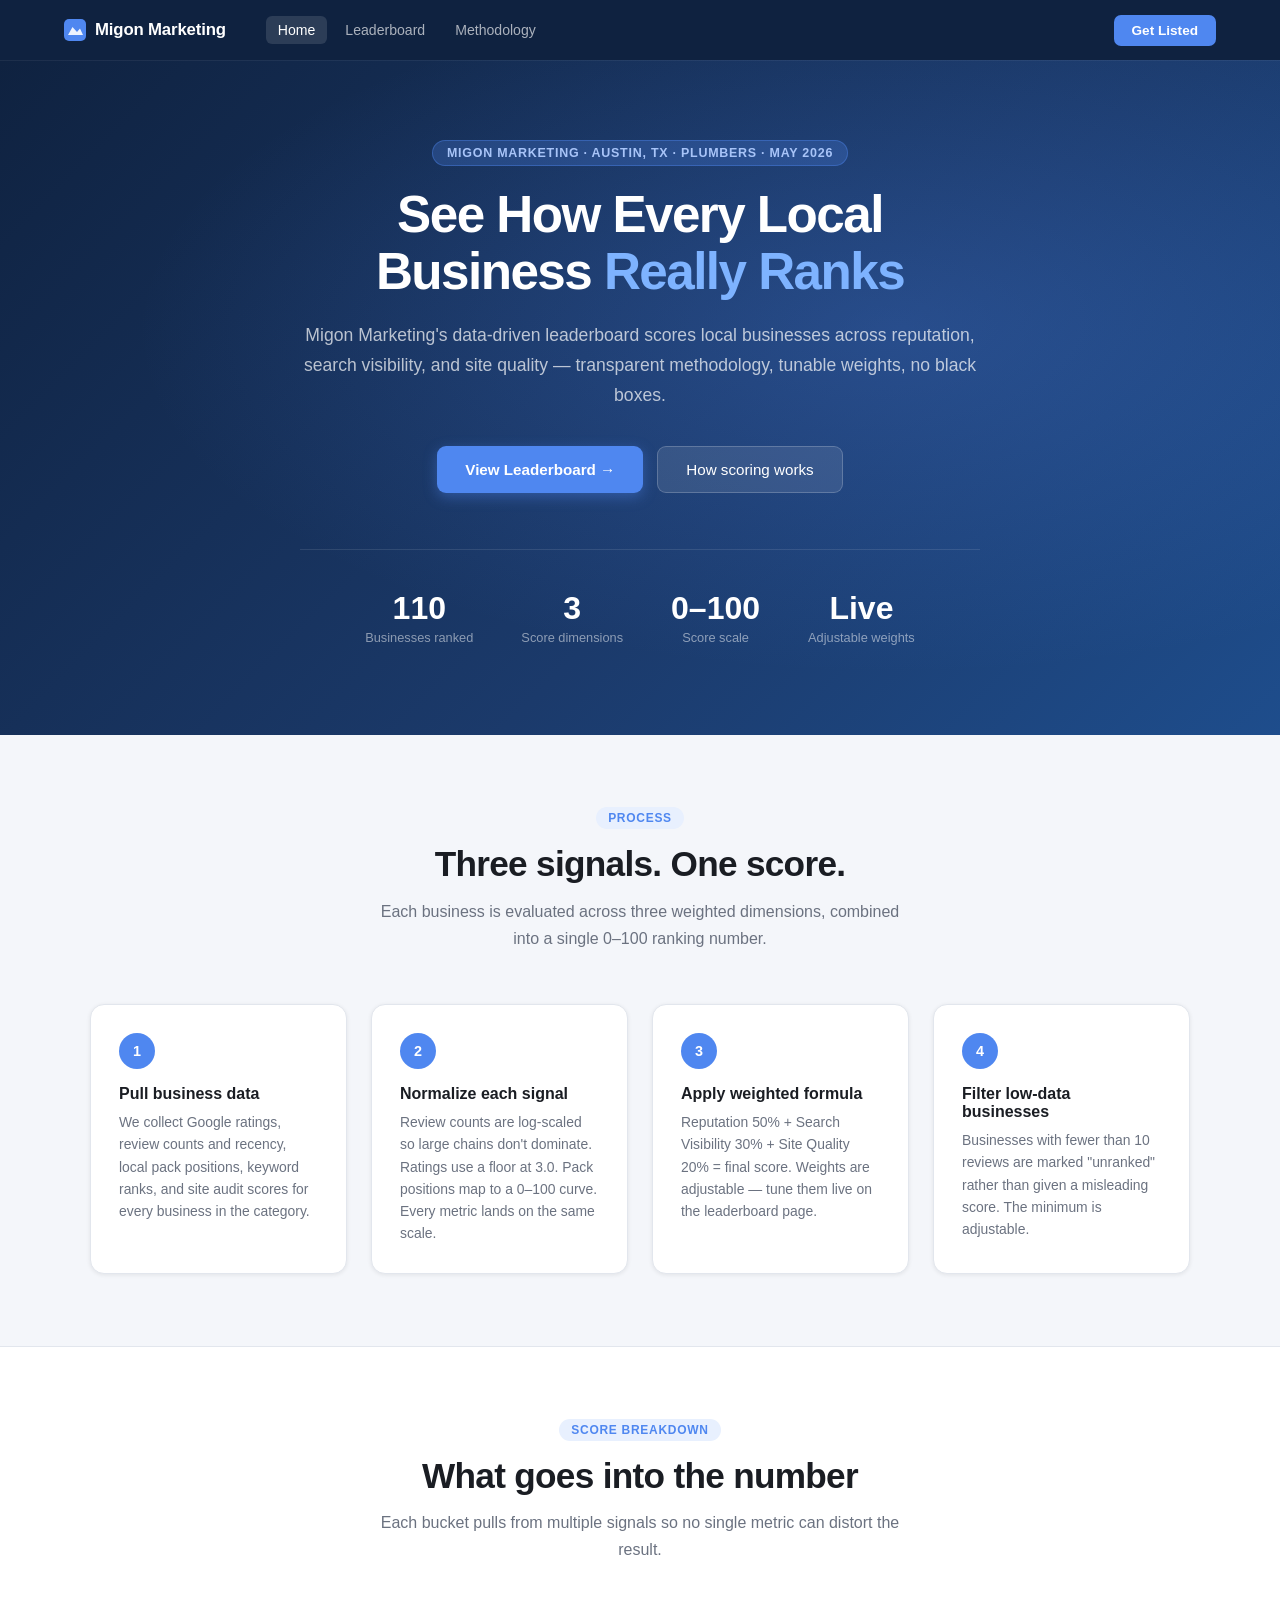
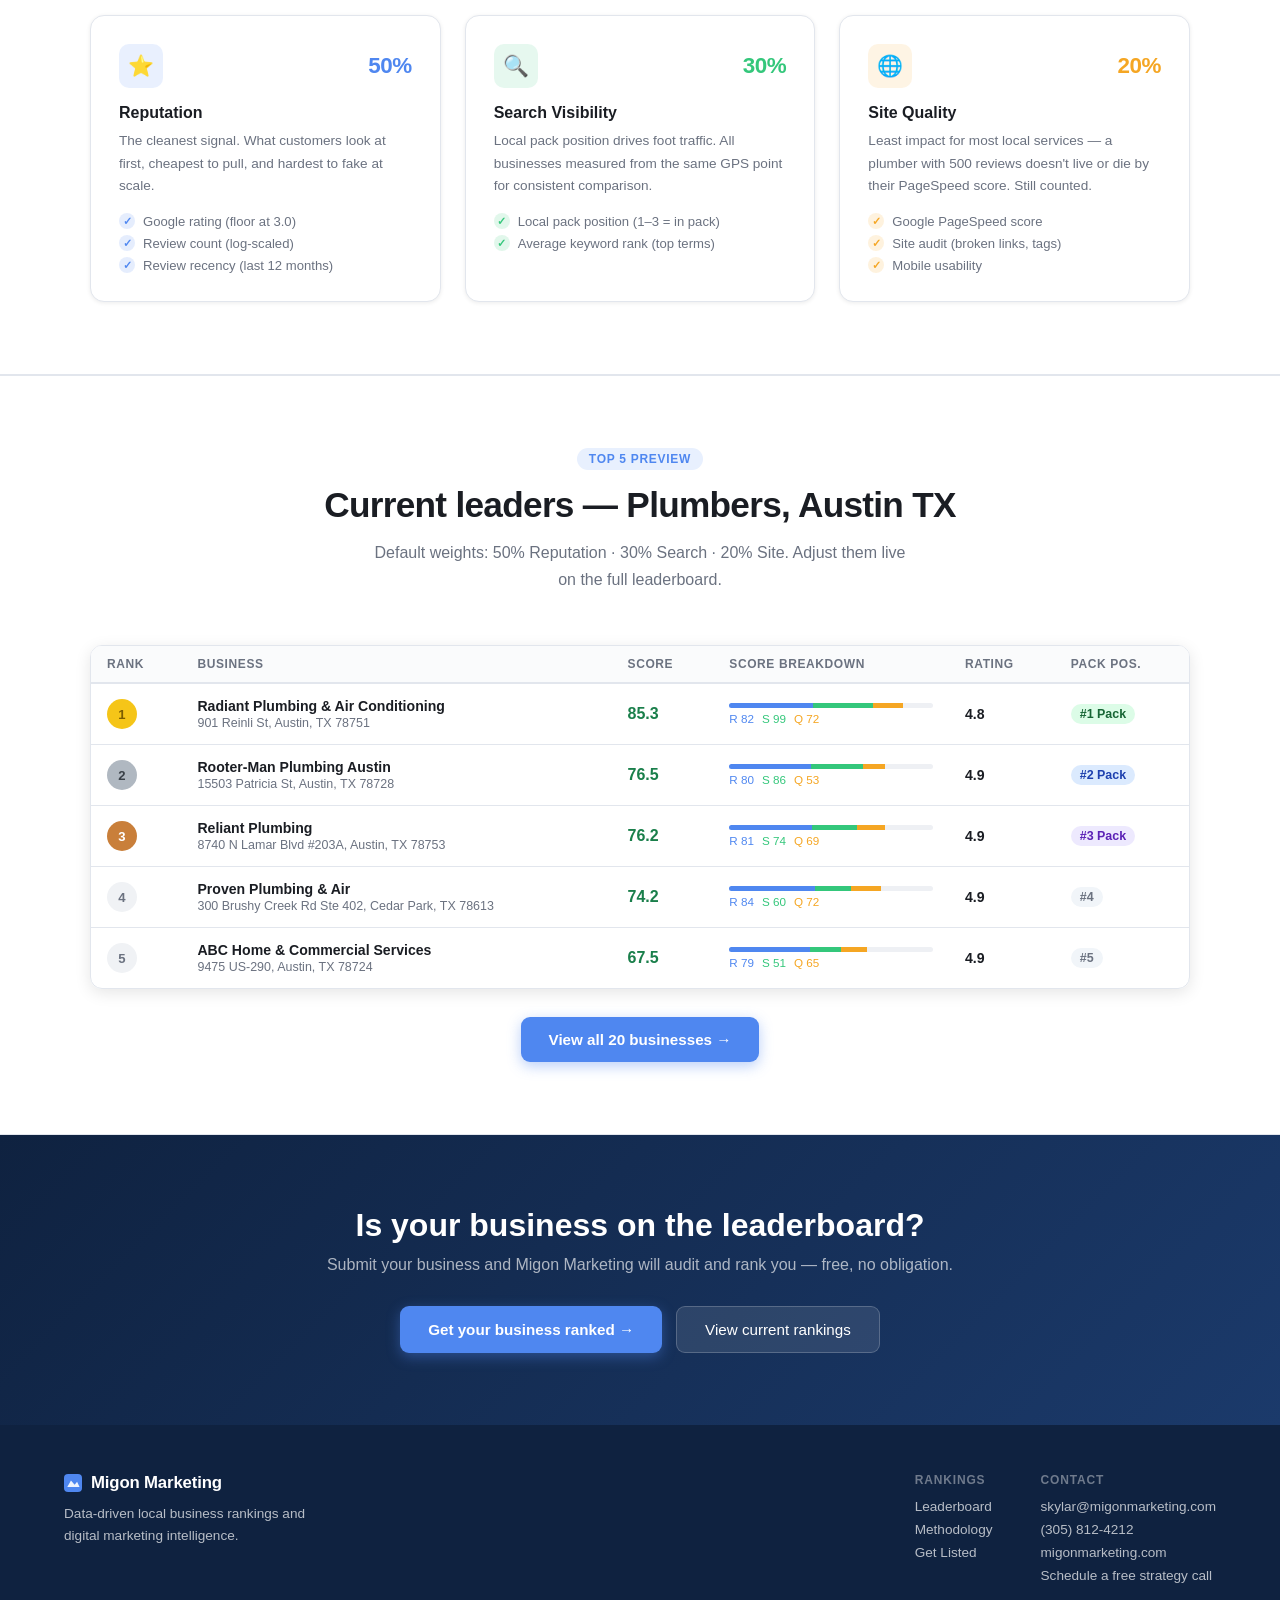
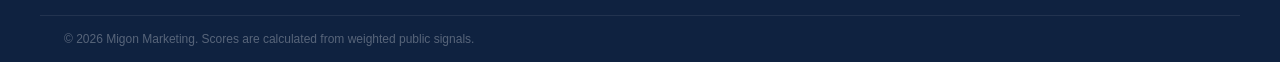
==== commit 66cbd78b: "Make hero 'Businesses ranked' stat dynamic across all categories" ====
--- a/index.html
+++ b/index.html
@@ -25,7 +25,7 @@
       </div>
       <div class="hero-stats">
         <div>
-          <div class="hero-stat-val">80</div>
+          <div class="hero-stat-val" id="heroBusinessCount">—</div>
           <div class="hero-stat-label">Businesses ranked</div>
         </div>
         <div>
@@ -173,6 +173,11 @@
   <script src="scoring.js"></script>
   <script src="nav.js"></script>
   <script>
+    // Total businesses ranked across every category/city dataset
+    const totalBusinesses = Object.values(DATASETS)
+      .reduce((sum, ds) => sum + ds.businesses.length, 0);
+    document.getElementById('heroBusinessCount').textContent = totalBusinesses;
+
     // Populate top-5 preview
     const top5 = scoreAll(RAW_BUSINESSES, 50, 30, 20)
       .filter(b => b.reviewCount >= 10)
